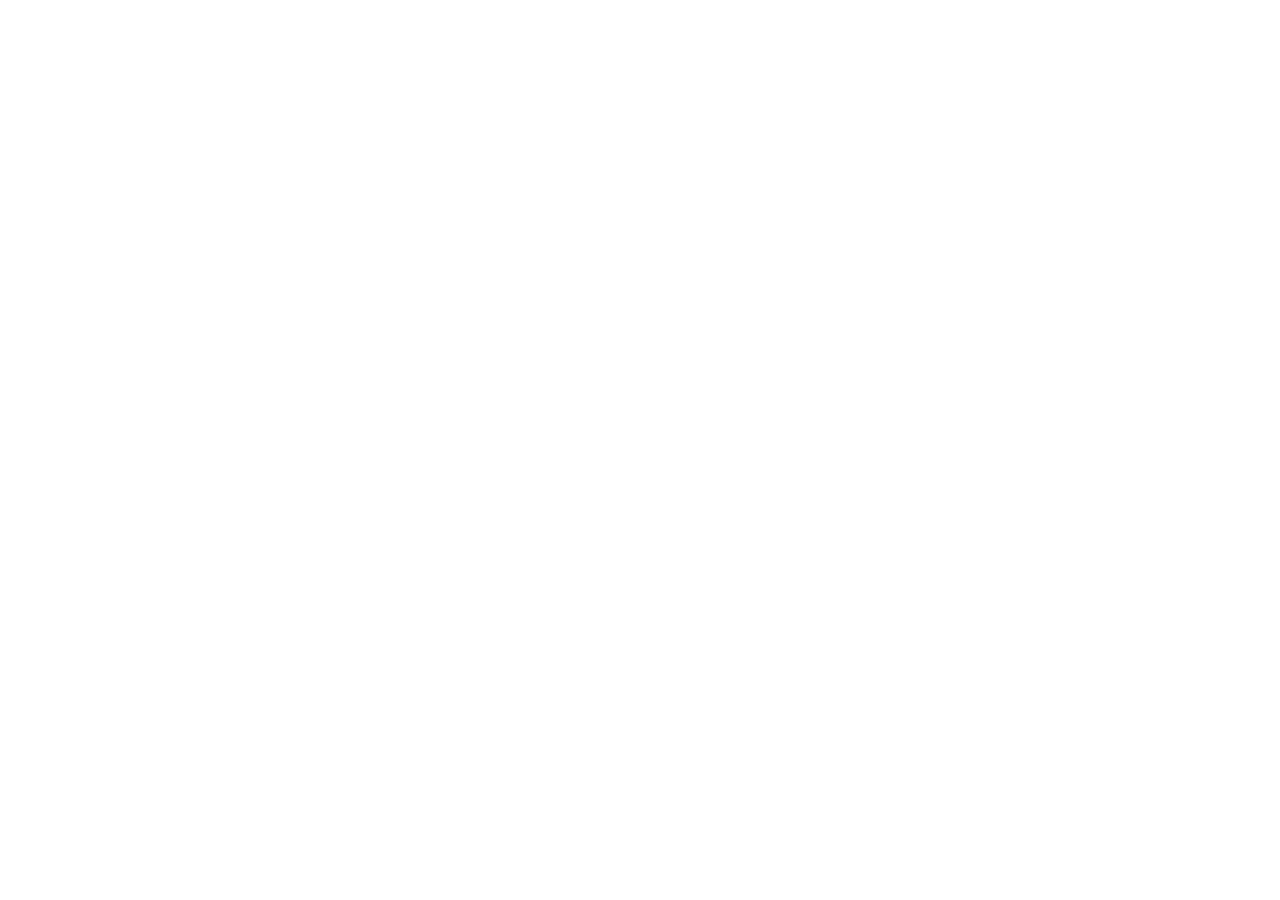
==== index.html @ d38d4054 "chore: initialize project" ====
<!doctype html>
<html lang="en">
  <head>
    <meta charset="UTF-8" />
    <meta http-equiv="X-UA-Compatible" content="IE=edge" />
    <meta name="viewport" content="width=device-width, initial-scale=1.0" />
    <link rel="icon" type="image/x-icon" href="assets/icons/favicon.ico" />
    <link rel="stylesheet" href="./style.css" />
    <script src="./slider.js" defer></script>
    <script src="./burger.js" defer></script>
    <title>
      Resource COFFEE HOUSE - CoEnjoy premium coffee at our charming cafe
    </title>
  </head>
  <body></body>
</html>
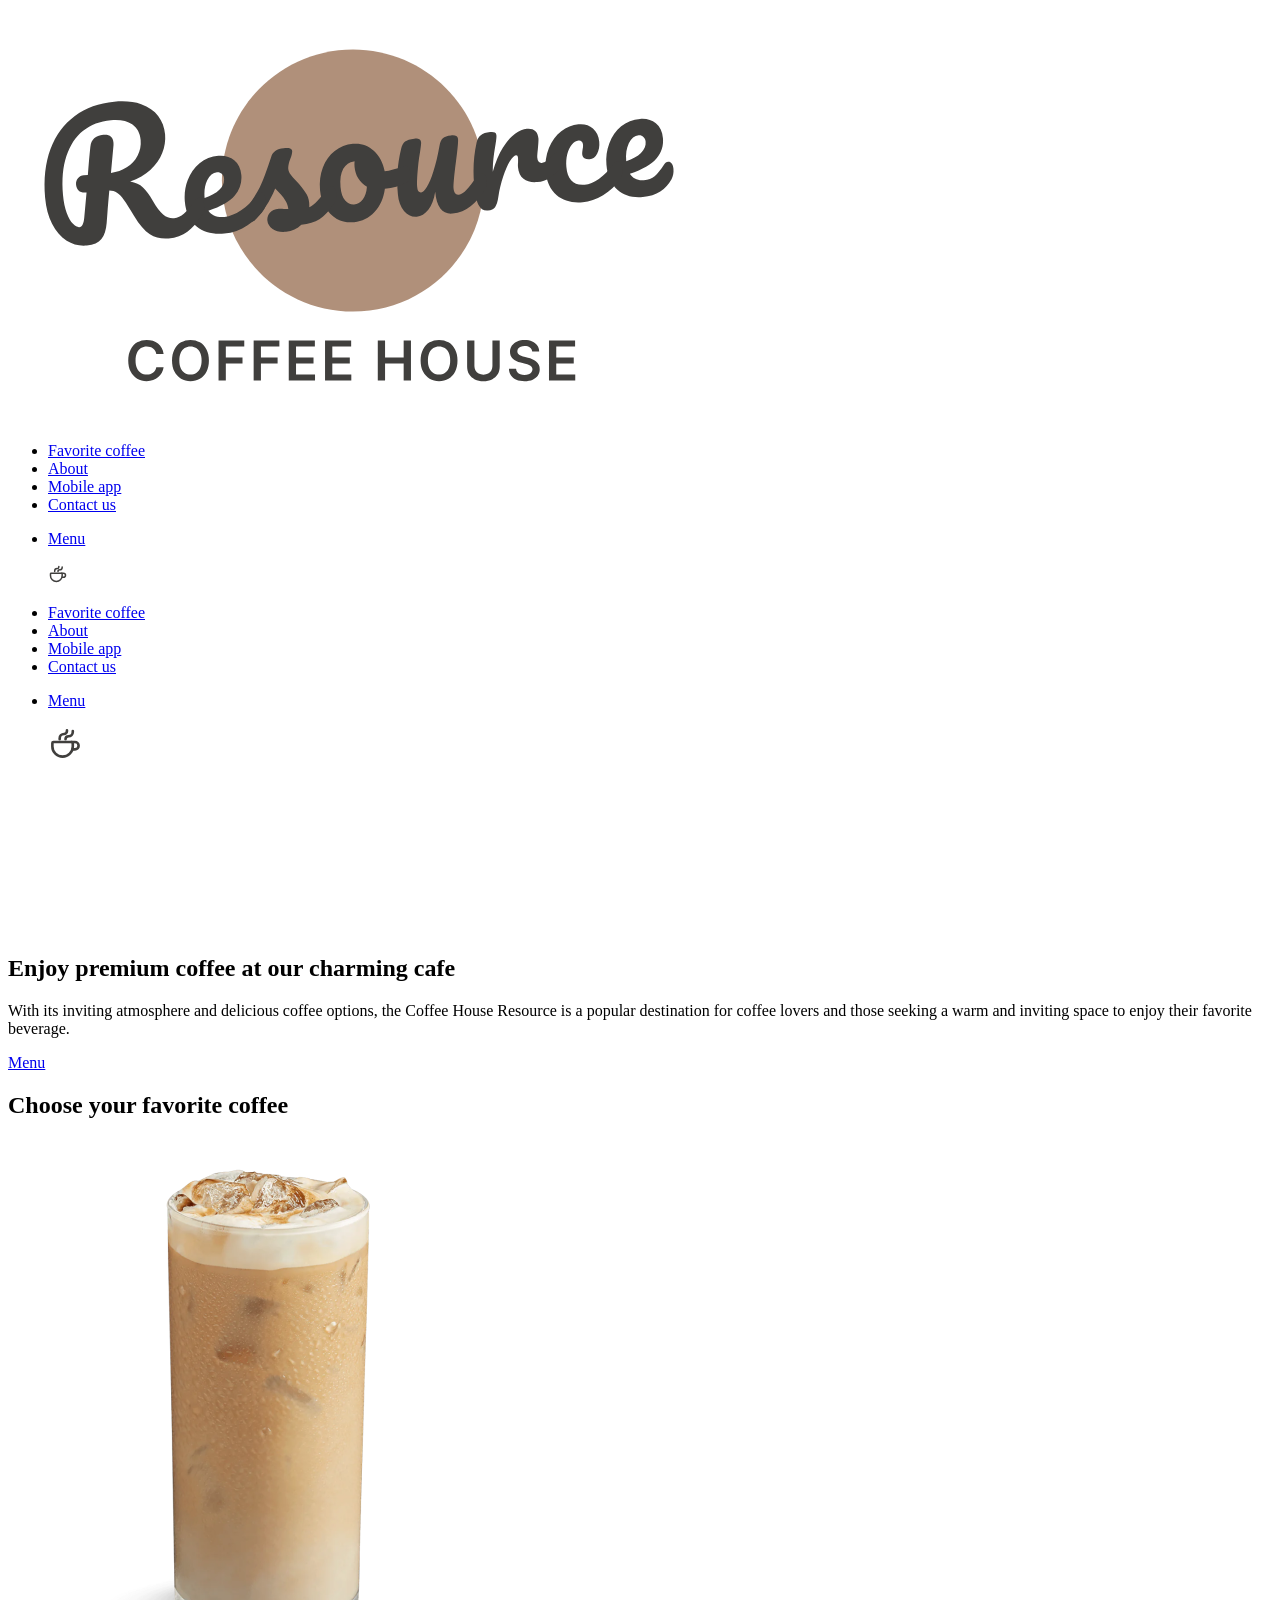
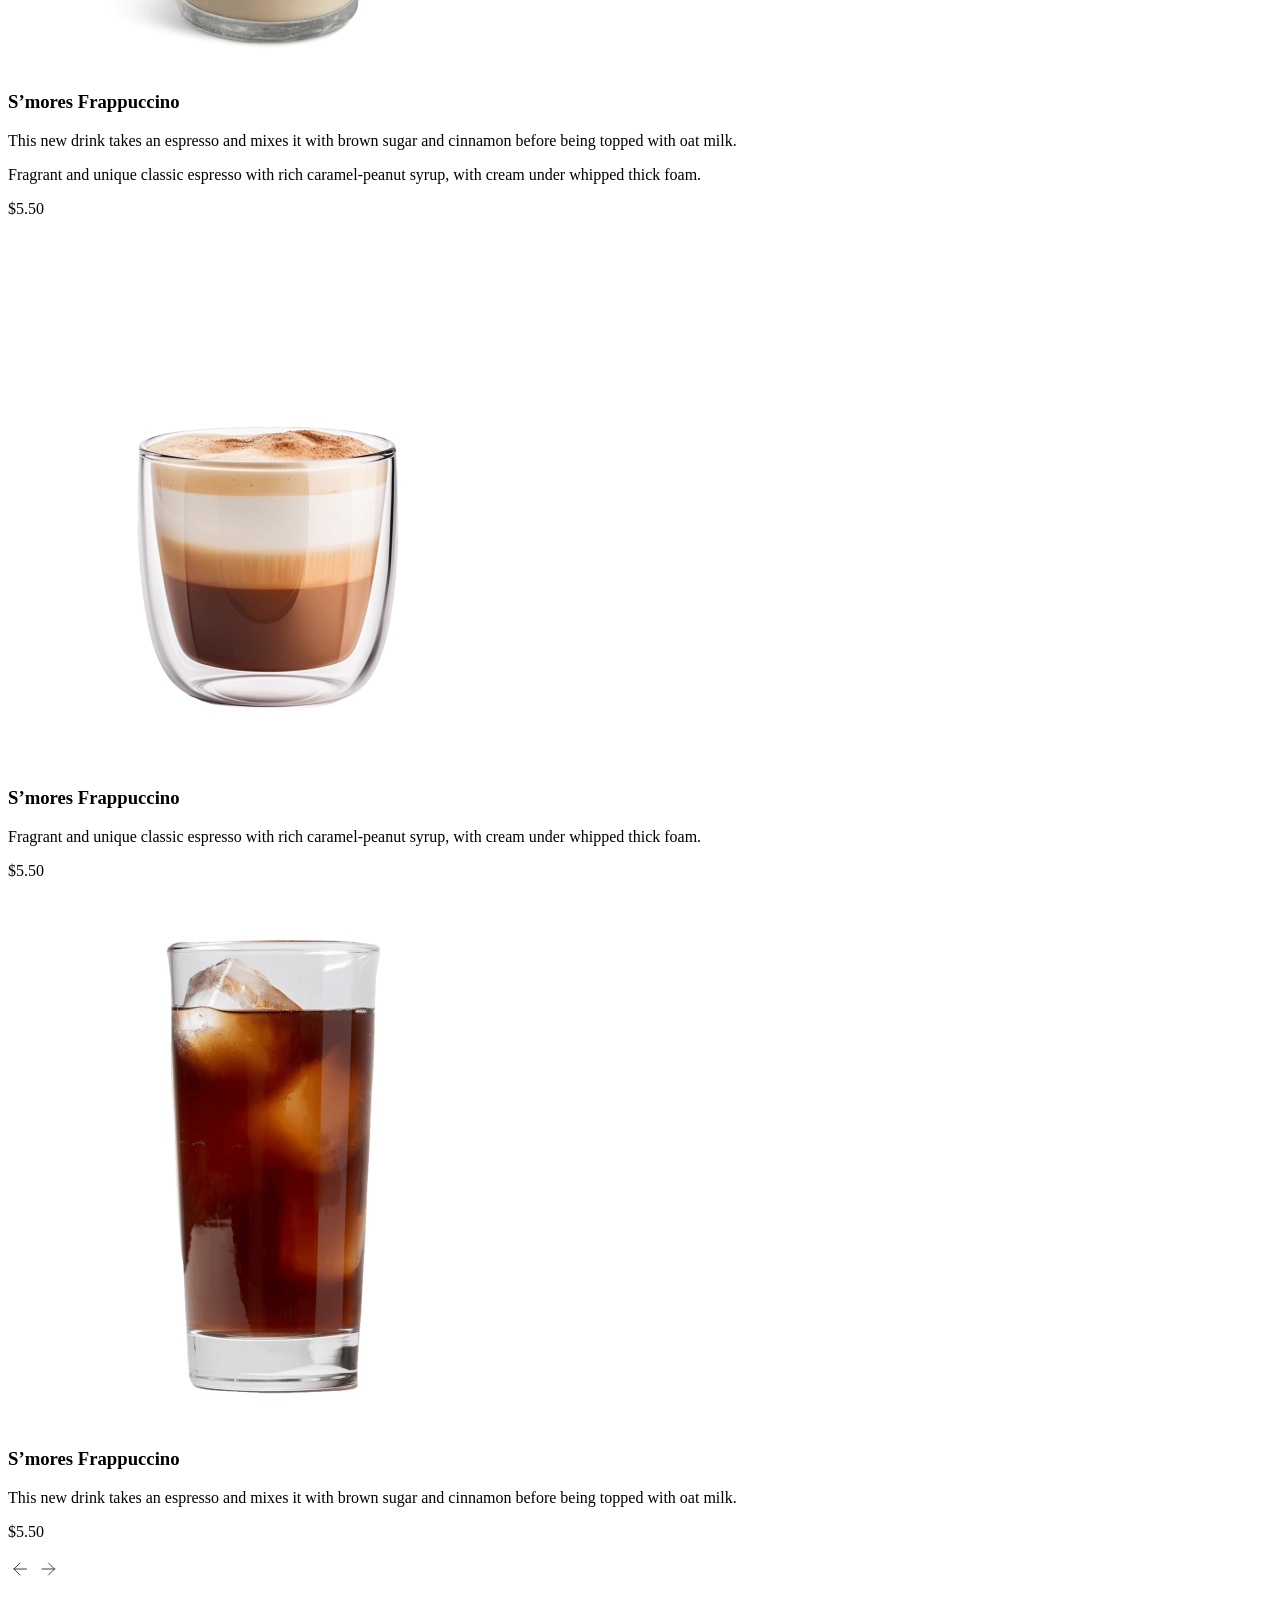
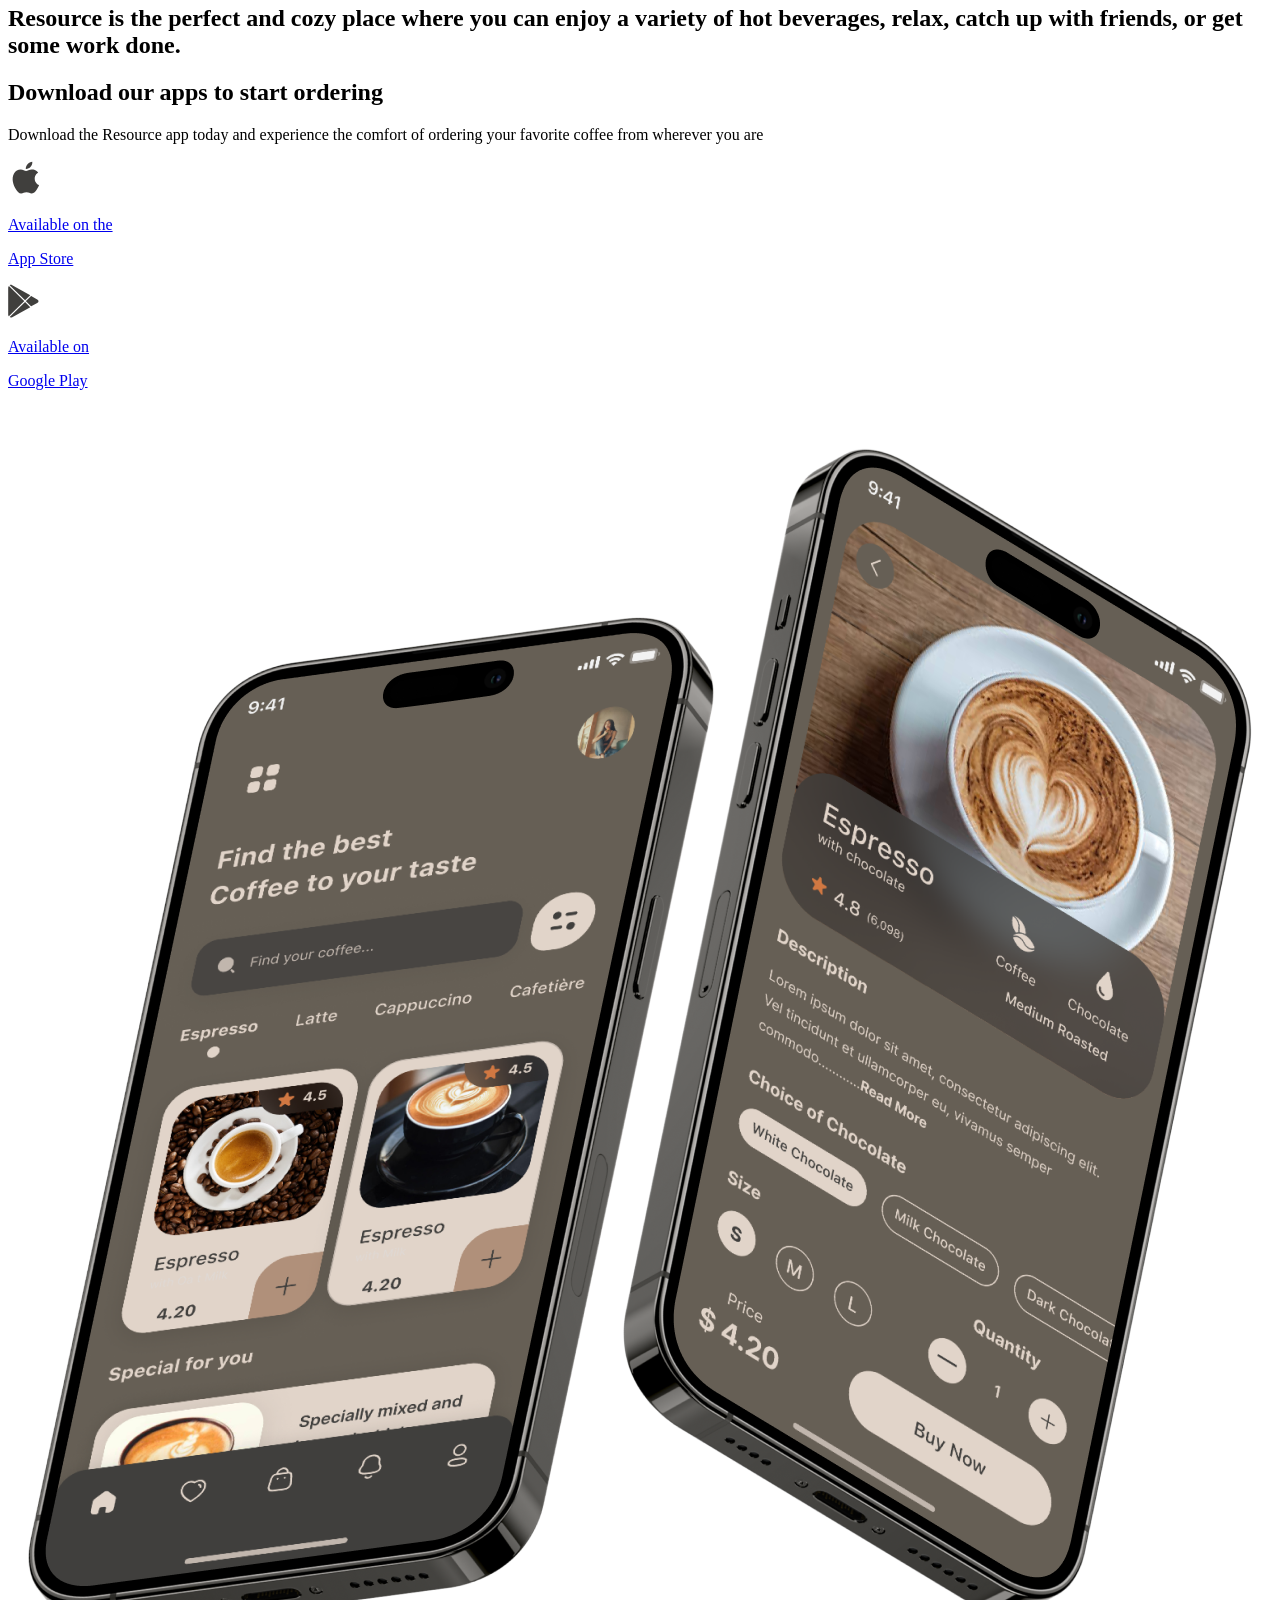
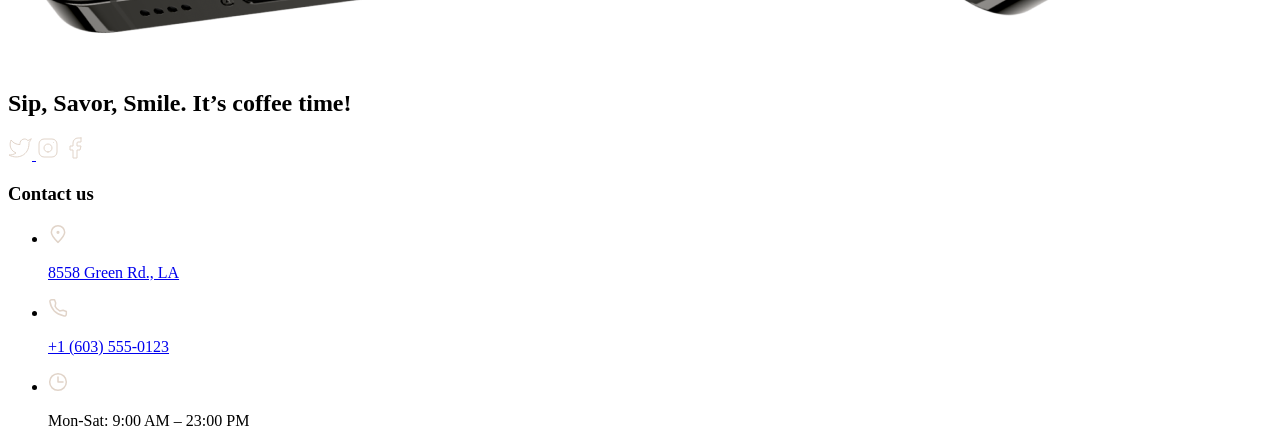
==== commit f933eff0: "feat: add basic html structure" ====
--- a/index.html
+++ b/index.html
@@ -12,5 +12,514 @@
       Resource COFFEE HOUSE - CoEnjoy premium coffee at our charming cafe
     </title>
   </head>
-  <body></body>
+  <body>
+    <div class="container">
+      <header class="header">
+        <div class="logo">
+          <img
+            src="./assets/img/logo__coffee_house.svg"
+            alt="logo coffee resourse"
+          />
+        </div>
+        <nav class="header__nav-wrapper">
+          <ul class="header__nav">
+            <li><a href="#favorite-coffee">Favorite coffee</a></li>
+            <li><a href="#about">About</a></li>
+            <li><a href="#app">Mobile app</a></li>
+            <li><a href="#constacts">Contact us</a></li>
+          </ul>
+        </nav>
+        <nav>
+          <a href="#" class="toggle-btn">
+            <span class="bar"></span>
+            <span class="bar"></span>
+          </a>
+          <ul>
+            <li class="header__menu">
+              <a class="header__menu-link" href="./menu/index.html">
+                <p>Menu</p>
+                <svg
+                  width="20"
+                  height="20"
+                  viewBox="0 0 20 20"
+                  fill="none"
+                  xmlns="http://www.w3.org/2000/svg"
+                >
+                  <path
+                    d="M14.167 9.76667V11.6667C14.167 14.8883 11.5553 17.5 8.33366 17.5C5.112 17.5 2.50033 14.8883 2.50033 11.6667V9.76667C2.50033 9.4353 2.76896 9.16667 3.10033 9.16667H13.567C13.8984 9.16667 14.167 9.4353 14.167 9.76667Z"
+                    stroke="#403F3D"
+                    stroke-width="1.5"
+                    stroke-linecap="round"
+                    stroke-linejoin="round"
+                  />
+                  <path
+                    d="M10.0003 7.50008C10.0003 6.66675 10.5956 5.83341 11.786 5.83341V5.83341C13.101 5.83341 14.167 4.76743 14.167 3.45246V2.91675"
+                    stroke="#403F3D"
+                    stroke-width="1.5"
+                    stroke-linecap="round"
+                    stroke-linejoin="round"
+                  />
+                  <path
+                    d="M6.66634 7.5V7.08333C6.66634 5.70262 7.78563 4.58333 9.16634 4.58333V4.58333C10.0868 4.58333 10.833 3.83714 10.833 2.91667V2.5"
+                    stroke="#403F3D"
+                    stroke-width="1.5"
+                    stroke-linecap="round"
+                    stroke-linejoin="round"
+                  />
+                  <path
+                    d="M13.333 9.16675H15.4163C16.5669 9.16675 17.4997 10.0995 17.4997 11.2501C17.4997 12.4007 16.5669 13.3334 15.4163 13.3334H14.1663"
+                    stroke="#403F3D"
+                    stroke-width="1.5"
+                    stroke-linecap="round"
+                    stroke-linejoin="round"
+                  />
+                </svg>
+              </a>
+            </li>
+          </ul>
+        </nav>
+        <!-- burger menu -->
+        <nav class="burger__container">
+          <div class="burger__menu">
+            <ul class="burger__menu_main">
+              <li class="burger__btn">
+                <a href="#favorite-coffee">Favorite coffee</a>
+              </li>
+              <li class="burger__btn"><a href="#about">About</a></li>
+              <li class="burger__btn"><a href="#app">Mobile app</a></li>
+              <li class="burger__btn"><a href="#constacts">Contact us</a></li>
+            </ul>
+            <ul>
+              <li class="header__menu-burger">
+                <a class="header__menu-link" href="./menu/index.html">
+                  <p>Menu</p>
+                  <svg
+                    width="35"
+                    height="35"
+                    viewBox="0 0 20 20"
+                    fill="none"
+                    xmlns="http://www.w3.org/2000/svg"
+                  >
+                    <path
+                      d="M14.167 9.76667V11.6667C14.167 14.8883 11.5553 17.5 8.33366 17.5C5.112 17.5 2.50033 14.8883 2.50033 11.6667V9.76667C2.50033 9.4353 2.76896 9.16667 3.10033 9.16667H13.567C13.8984 9.16667 14.167 9.4353 14.167 9.76667Z"
+                      stroke="#403F3D"
+                      stroke-width="1.5"
+                      stroke-linecap="round"
+                      stroke-linejoin="round"
+                    />
+                    <path
+                      d="M10.0003 7.50008C10.0003 6.66675 10.5956 5.83341 11.786 5.83341V5.83341C13.101 5.83341 14.167 4.76743 14.167 3.45246V2.91675"
+                      stroke="#403F3D"
+                      stroke-width="1.5"
+                      stroke-linecap="round"
+                      stroke-linejoin="round"
+                    />
+                    <path
+                      d="M6.66634 7.5V7.08333C6.66634 5.70262 7.78563 4.58333 9.16634 4.58333V4.58333C10.0868 4.58333 10.833 3.83714 10.833 2.91667V2.5"
+                      stroke="#403F3D"
+                      stroke-width="1.5"
+                      stroke-linecap="round"
+                      stroke-linejoin="round"
+                    />
+                    <path
+                      d="M13.333 9.16675H15.4163C16.5669 9.16675 17.4997 10.0995 17.4997 11.2501C17.4997 12.4007 16.5669 13.3334 15.4163 13.3334H14.1663"
+                      stroke="#403F3D"
+                      stroke-width="1.5"
+                      stroke-linecap="round"
+                      stroke-linejoin="round"
+                    />
+                  </svg>
+                </a>
+              </li>
+            </ul>
+          </div>
+        </nav>
+      </header>
+      <main>
+        <section class="hero">
+          <div class="video-container">
+            <video autoplay muted loop>
+              <source src="./assets/img/video.mp4" type="video/mp4" />
+            </video>
+            <div class="hero__decription">
+              <h1 class="hero__title">
+                <span class="text-accent">Enjoy</span> premium coffee at our
+                charming cafe
+              </h1>
+              <p class="hero__text">
+                With its inviting atmosphere and delicious coffee options, the
+                Coffee House Resource is a popular destination for coffee lovers
+                and those seeking a warm and inviting space to enjoy their
+                favorite beverage.
+              </p>
+              <a href="./menu/index.html" class="menu__btn"
+                ><span>Menu</span></a
+              >
+            </div>
+          </div>
+        </section>
+        <!-- favorite__coffee -->
+        <section class="favorite__coffee section-margin" id="favorite-coffee">
+          <h2 class="section__title">
+            Choose your <span class="text-accent">favorite</span> coffee
+          </h2>
+          <div class="slider__wrapper">
+            <div class="slider">
+              <div class="slide current">
+                <img
+                  class="slide__image"
+                  src="assets/img/coffee-slider-1.png"
+                  alt="S’mores Frappuccino"
+                />
+                <h3 class="slide__title">S’mores Frappuccino</h3>
+                <p class="slide__description">
+                  This new drink takes an espresso and mixes it with brown sugar
+                  and cinnamon before being topped with oat milk.
+                </p>
+                <p class="slide__description-short">
+                  Fragrant and unique classic espresso with rich caramel-peanut
+                  syrup, with cream under whipped thick foam.
+                </p>
+                <p class="slide__price">$5.50</p>
+              </div>
+              <div class="slide">
+                <img
+                  class="slide__image"
+                  src="assets/img/coffee-slider-2.png"
+                  alt="S’mores Frappuccino"
+                />
+                <h3 class="slide__title">S’mores Frappuccino</h3>
+                <p class="slide__description">
+                  Fragrant and unique classic espresso with rich caramel-peanut
+                  syrup, with cream under whipped thick foam.
+                </p>
+                <p class="slide__price">$5.50</p>
+              </div>
+              <div class="slide">
+                <img
+                  class="slide__image"
+                  src="assets/img/coffee-slider-3.png"
+                  alt="S’mores Frappuccino"
+                />
+                <h3>S’mores Frappuccino</h3>
+                <p class="slide__description">
+                  This new drink takes an espresso and mixes it with brown sugar
+                  and cinnamon before being topped with oat milk.
+                </p>
+                <p class="slide__price">$5.50</p>
+              </div>
+            </div>
+            <div class="slider__buttons">
+              <a class="slider__button goToPrev">
+                <svg
+                  width="24"
+                  height="24"
+                  viewBox="0 0 24 24"
+                  fill="none"
+                  xmlns="http://www.w3.org/2000/svg"
+                >
+                  <path
+                    class="slider__button-svg"
+                    d="M18.5 12H6M6 12L12 6M6 12L12 18"
+                    stroke="#403F3D"
+                    stroke-linecap="round"
+                    stroke-linejoin="round"
+                  />
+                </svg>
+              </a>
+              <a class="slider__button goToNext">
+                <svg
+                  width="24"
+                  height="24"
+                  viewBox="0 0 24 24"
+                  fill="none"
+                  xmlns="http://www.w3.org/2000/svg"
+                >
+                  <path
+                    class="slider__button-svg"
+                    d="M6 12H18.5M18.5 12L12.5 6M18.5 12L12.5 18"
+                    stroke="#403F3D"
+                    stroke-linecap="round"
+                    stroke-linejoin="round"
+                  />
+                </svg>
+              </a>
+            </div>
+            <div class="slider__controls">
+              <div class="slider__controls--dash active"></div>
+              <div class="slider__controls--dash"></div>
+              <div class="slider__controls--dash"></div>
+            </div>
+          </div>
+        </section>
+        <!-- about -->
+        <section id="about" class="about">
+          <h2 class="about__title">
+            Resource is
+            <span class="about__title-accent">the perfect and cozy place</span>
+            where you can enjoy a variety of hot beverages, relax, catch up with
+            friends, or get some work done.
+          </h2>
+          <div class="about__gallery">
+            <div class="about__img-container" id="about__gallery-1-c">
+              <div class="about__gallery-img" id="about__gallery-1"></div>
+            </div>
+            <div class="about__img-container" id="about__gallery-2-c">
+              <div class="about__gallery-img" id="about__gallery-2"></div>
+            </div>
+            <div class="about__img-container" id="about__gallery-3-c">
+              <div class="about__gallery-img" id="about__gallery-3"></div>
+            </div>
+            <div class="about__img-container" id="about__gallery-4-c">
+              <div class="about__gallery-img" id="about__gallery-4"></div>
+            </div>
+          </div>
+        </section>
+        <!-- app -->
+        <section id="app" class="app section-margin">
+          <div class="app__wrapper">
+            <div class="app__description">
+              <h2 class="section__title">
+                <span class="text-accent">Download</span> our apps to start
+                ordering
+              </h2>
+              <p class="p40">
+                Download the Resource app today and experience the comfort of
+                ordering your favorite coffee from wherever you are
+              </p>
+              <div class="download__btns">
+                <a href="https://www.apple.com/ca/app-store/" class="download">
+                  <svg
+                    width="36"
+                    height="36"
+                    viewBox="0 0 36 36"
+                    fill="none"
+                    xmlns="http://www.w3.org/2000/svg"
+                  >
+                    <path
+                      class="download-icon"
+                      d="M26.7073 18.6307C26.6704 14.6324 30.065 12.6872 30.2203 12.5966C28.2977 9.86366 25.3178 9.49026 24.2707 9.46048C21.7679 9.20369 19.3403 10.9206 18.0654 10.9206C16.765 10.9206 14.8017 9.48529 12.6858 9.52747C9.96293 9.56841 7.41566 11.1055 6.0186 13.4923C3.13542 18.359 5.28572 25.5108 8.04802 29.4446C9.42981 31.3712 11.0444 33.5223 13.1578 33.4466C15.2254 33.3635 15.9978 32.1614 18.4929 32.1614C20.9651 32.1614 21.6903 33.4466 23.8457 33.3983C26.0647 33.3635 27.4618 31.463 28.7952 29.519C30.392 27.3108 31.0333 25.1362 31.0588 25.0245C31.0066 25.0071 26.7493 23.4229 26.7073 18.6307Z"
+                      fill="#403F3D"
+                    />
+                    <path
+                      class="download-icon"
+                      d="M22.6357 6.87268C23.7477 5.51675 24.5086 3.67205 24.2974 1.80005C22.6879 1.86952 20.675 2.88554 19.5159 4.21169C18.4903 5.38029 17.5742 7.29571 17.8109 9.097C19.6189 9.2285 21.4753 8.20752 22.6357 6.87268Z"
+                      fill="#403F3D"
+                    />
+                  </svg>
+                  <div class="download__text">
+                    <p>Available on the</p>
+                    <p>App Store</p>
+                  </div>
+                </a>
+                <a
+                  href="https://www.play.google.com/app-store/"
+                  class="download"
+                >
+                  <svg
+                    width="31"
+                    height="34"
+                    viewBox="0 0 31 34"
+                    fill="none"
+                    xmlns="http://www.w3.org/2000/svg"
+                  >
+                    <path
+                      class="download-icon"
+                      d="M0.755796 2.20297C0.393349 2.57289 0.183594 3.14884 0.183594 3.89471V30.4994C0.183594 31.2453 0.393349 31.8212 0.755796 32.1911L0.845252 32.2723L16.1359 17.37V17.0181L0.845252 2.11575L0.755796 2.20297Z"
+                      fill="#403F3D"
+                    />
+                    <path
+                      class="download-icon"
+                      d="M23.0776 22.34L17.9863 17.37V17.0181L23.0837 12.0482L23.1979 12.1128L29.2345 15.4617C30.9573 16.4121 30.9573 17.976 29.2345 18.9324L23.1979 22.2753L23.0776 22.34Z"
+                      fill="#403F3D"
+                    />
+                    <path
+                      class="download-icon"
+                      d="M22.2733 23.2007L17.0617 18.1195L1.68164 33.1166C2.25384 33.7031 3.18695 33.7737 4.24807 33.1873L22.2733 23.2007Z"
+                      fill="#403F3D"
+                    />
+                    <path
+                      class="download-icon"
+                      d="M22.2733 11.1876L4.24807 1.20103C3.18695 0.620579 2.25384 0.691254 1.68164 1.27772L17.0617 16.2688L22.2733 11.1876Z"
+                      fill="#403F3D"
+                    />
+                  </svg>
+                  <div class="download__text">
+                    <p>Available on</p>
+                    <p>Google Play</p>
+                  </div>
+                </a>
+              </div>
+            </div>
+            <div class="app__img">
+              <img src="./assets/img/mobile-screens.png" alt="mobile-screens" />
+            </div>
+          </div>
+        </section>
+      </main>
+      <footer id="constacts">
+        <div class="footer__wrapper">
+          <div class="footer__description">
+            <h2 class="footer__description-title">
+              Sip, Savor, Smile.
+              <span class="text-accent">It’s coffee time!</span>
+            </h2>
+            <div class="socials">
+              <a class="social__icon" href="https://www.twitter.com">
+                <svg
+                  xmlns="http://www.w3.org/2000/svg"
+                  width="24"
+                  height="24"
+                  viewBox="0 0 24 24"
+                  fill="none"
+                >
+                  <path
+                    class="social__icon-svg"
+                    d="M23 3.01006C23 3.01006 20.9821 4.20217 19.86 4.54006C19.2577 3.84757 18.4573 3.35675 17.567 3.13398C16.6767 2.91122 15.7395 2.96725 14.8821 3.29451C14.0247 3.62177 13.2884 4.20446 12.773 4.96377C12.2575 5.72309 11.9877 6.62239 12 7.54006V8.54006C10.2426 8.58562 8.50127 8.19587 6.93101 7.4055C5.36074 6.61513 4.01032 5.44869 3 4.01006C3 4.01006 -1 13.0101 8 17.0101C5.94053 18.408 3.48716 19.109 1 19.0101C10 24.0101 21 19.0101 21 7.51006C20.9991 7.23151 20.9723 6.95365 20.92 6.68006C21.9406 5.67355 23 3.01006 23 3.01006Z"
+                    stroke="#E1D4C9"
+                    stroke-linecap="round"
+                    stroke-linejoin="round"
+                  />
+                </svg>
+              </a>
+              <a class="social__icon">
+                <svg
+                  xmlns="http://www.w3.org/2000/svg"
+                  width="24"
+                  height="24"
+                  viewBox="0 0 24 24"
+                  fill="none"
+                >
+                  <path
+                    class="social__icon-svg"
+                    d="M12 16C14.2091 16 16 14.2091 16 12C16 9.79086 14.2091 8 12 8C9.79086 8 8 9.79086 8 12C8 14.2091 9.79086 16 12 16Z"
+                    stroke="#E1D4C9"
+                    stroke-linecap="round"
+                    stroke-linejoin="round"
+                  />
+                  <path
+                    class="social__icon-svg"
+                    d="M3 16V8C3 5.23858 5.23858 3 8 3H16C18.7614 3 21 5.23858 21 8V16C21 18.7614 18.7614 21 16 21H8C5.23858 21 3 18.7614 3 16Z"
+                    stroke="#E1D4C9"
+                  />
+                  <path
+                    class="social__icon-svg"
+                    d="M17.5 6.51L17.51 6.49889"
+                    stroke="#E1D4C9"
+                    stroke-linecap="round"
+                    stroke-linejoin="round"
+                  />
+                </svg>
+              </a>
+              <a href="https://www.facebook.com" class="social__icon">
+                <svg
+                  xmlns="http://www.w3.org/2000/svg"
+                  width="24"
+                  height="24"
+                  viewBox="0 0 24 24"
+                  fill="none"
+                >
+                  <path
+                    class="social__icon-svg"
+                    d="M17 2H14C12.6739 2 11.4021 2.52678 10.4645 3.46447C9.52678 4.40215 9 5.67392 9 7V10H6V14H9V22H13V14H16L17 10H13V7C13 6.73478 13.1054 6.48043 13.2929 6.29289C13.4804 6.10536 13.7348 6 14 6H17V2Z"
+                    stroke="#E1D4C9"
+                    stroke-linecap="round"
+                    stroke-linejoin="round"
+                  />
+                </svg>
+              </a>
+            </div>
+          </div>
+          <div class="footer__contacts">
+            <h3>Contact us</h3>
+            <ul class="footer__contacts-list">
+              <li class="footer__contacts-full">
+                <a
+                  target="_blank"
+                  href="https://www.google.com/maps/place/Green+Ave,+Los+Angeles,+CA+90017,+USA/@34.0510876,-118.2740716,17z/data=!3m1!4b1!4m6!3m5!1s0x80c2c7a34c447f8b:0xe3b7208a65a0b1e2!8m2!3d34.0510876!4d-118.2714967!16s%2Fg%2F1tj1sbyf?entry=ttu"
+                >
+                  <svg
+                    xmlns="http://www.w3.org/2000/svg"
+                    width="20"
+                    height="20"
+                    viewBox="0 0 20 20"
+                    fill="none"
+                  >
+                    <path
+                      d="M16.6663 8.33329C16.6663 12.0152 9.99967 18.3333 9.99967 18.3333C9.99967 18.3333 3.33301 12.0152 3.33301 8.33329C3.33301 4.65139 6.31778 1.66663 9.99967 1.66663C13.6816 1.66663 16.6663 4.65139 16.6663 8.33329Z"
+                      stroke="#E1D4C9"
+                      stroke-width="1.5"
+                    />
+                    <path
+                      d="M10.0003 9.16667C10.4606 9.16667 10.8337 8.79357 10.8337 8.33333C10.8337 7.8731 10.4606 7.5 10.0003 7.5C9.54009 7.5 9.16699 7.8731 9.16699 8.33333C9.16699 8.79357 9.54009 9.16667 10.0003 9.16667Z"
+                      fill="#E1D4C9"
+                      stroke="#E1D4C9"
+                      stroke-width="1.5"
+                      stroke-linecap="round"
+                      stroke-linejoin="round"
+                    />
+                  </svg>
+                  <p>8558 Green Rd., LA</p>
+                </a>
+              </li>
+              <li class="footer__contacts-full">
+                <a href="tel:+1603555-0123">
+                  <svg
+                    xmlns="http://www.w3.org/2000/svg"
+                    width="20"
+                    height="20"
+                    viewBox="0 0 20 20"
+                    fill="none"
+                  >
+                    <path
+                      d="M15.0984 12.2516L11.6665 12.9166C9.34845 11.7531 7.91654 10.4166 7.08321 8.33329L7.72483 4.89154L6.51197 1.66663L3.72946 1.66663C2.60191 1.66663 1.71466 2.59958 1.90108 3.71161C2.29888 6.08454 3.37231 10.0391 6.24987 12.9166C9.27338 15.9401 13.5661 17.3318 16.1378 17.9288C17.299 18.1983 18.3332 17.2908 18.3332 16.0988L18.3332 13.4843L15.0984 12.2516Z"
+                      stroke="#E1D4C9"
+                      stroke-width="1.5"
+                      stroke-linecap="round"
+                      stroke-linejoin="round"
+                    />
+                  </svg>
+                  <p>+1 (603) 555-0123</p>
+                </a>
+              </li>
+              <li>
+                <div>
+                  <svg
+                    xmlns="http://www.w3.org/2000/svg"
+                    width="20"
+                    height="20"
+                    viewBox="0 0 20 20"
+                    fill="none"
+                  >
+                    <g clip-path="url(#clip0_217_1736)">
+                      <path
+                        d="M10 5L10 10L15 10"
+                        stroke="#E1D4C9"
+                        stroke-width="1.5"
+                        stroke-linecap="round"
+                        stroke-linejoin="round"
+                      />
+                      <path
+                        d="M10.0003 18.3333C14.6027 18.3333 18.3337 14.6023 18.3337 9.99996C18.3337 5.39759 14.6027 1.66663 10.0003 1.66663C5.39795 1.66663 1.66699 5.39759 1.66699 9.99996C1.66699 14.6023 5.39795 18.3333 10.0003 18.3333Z"
+                        stroke="#E1D4C9"
+                        stroke-width="1.5"
+                        stroke-linecap="round"
+                        stroke-linejoin="round"
+                      />
+                    </g>
+                    <defs>
+                      <clipPath id="clip0_217_1736">
+                        <rect width="20" height="20" fill="white" />
+                      </clipPath>
+                    </defs>
+                  </svg>
+                  <p>Mon-Sat: 9:00 AM – 23:00 PM</p>
+                </div>
+              </li>
+            </ul>
+          </div>
+        </div>
+      </footer>
+    </div>
+  </body>
 </html>
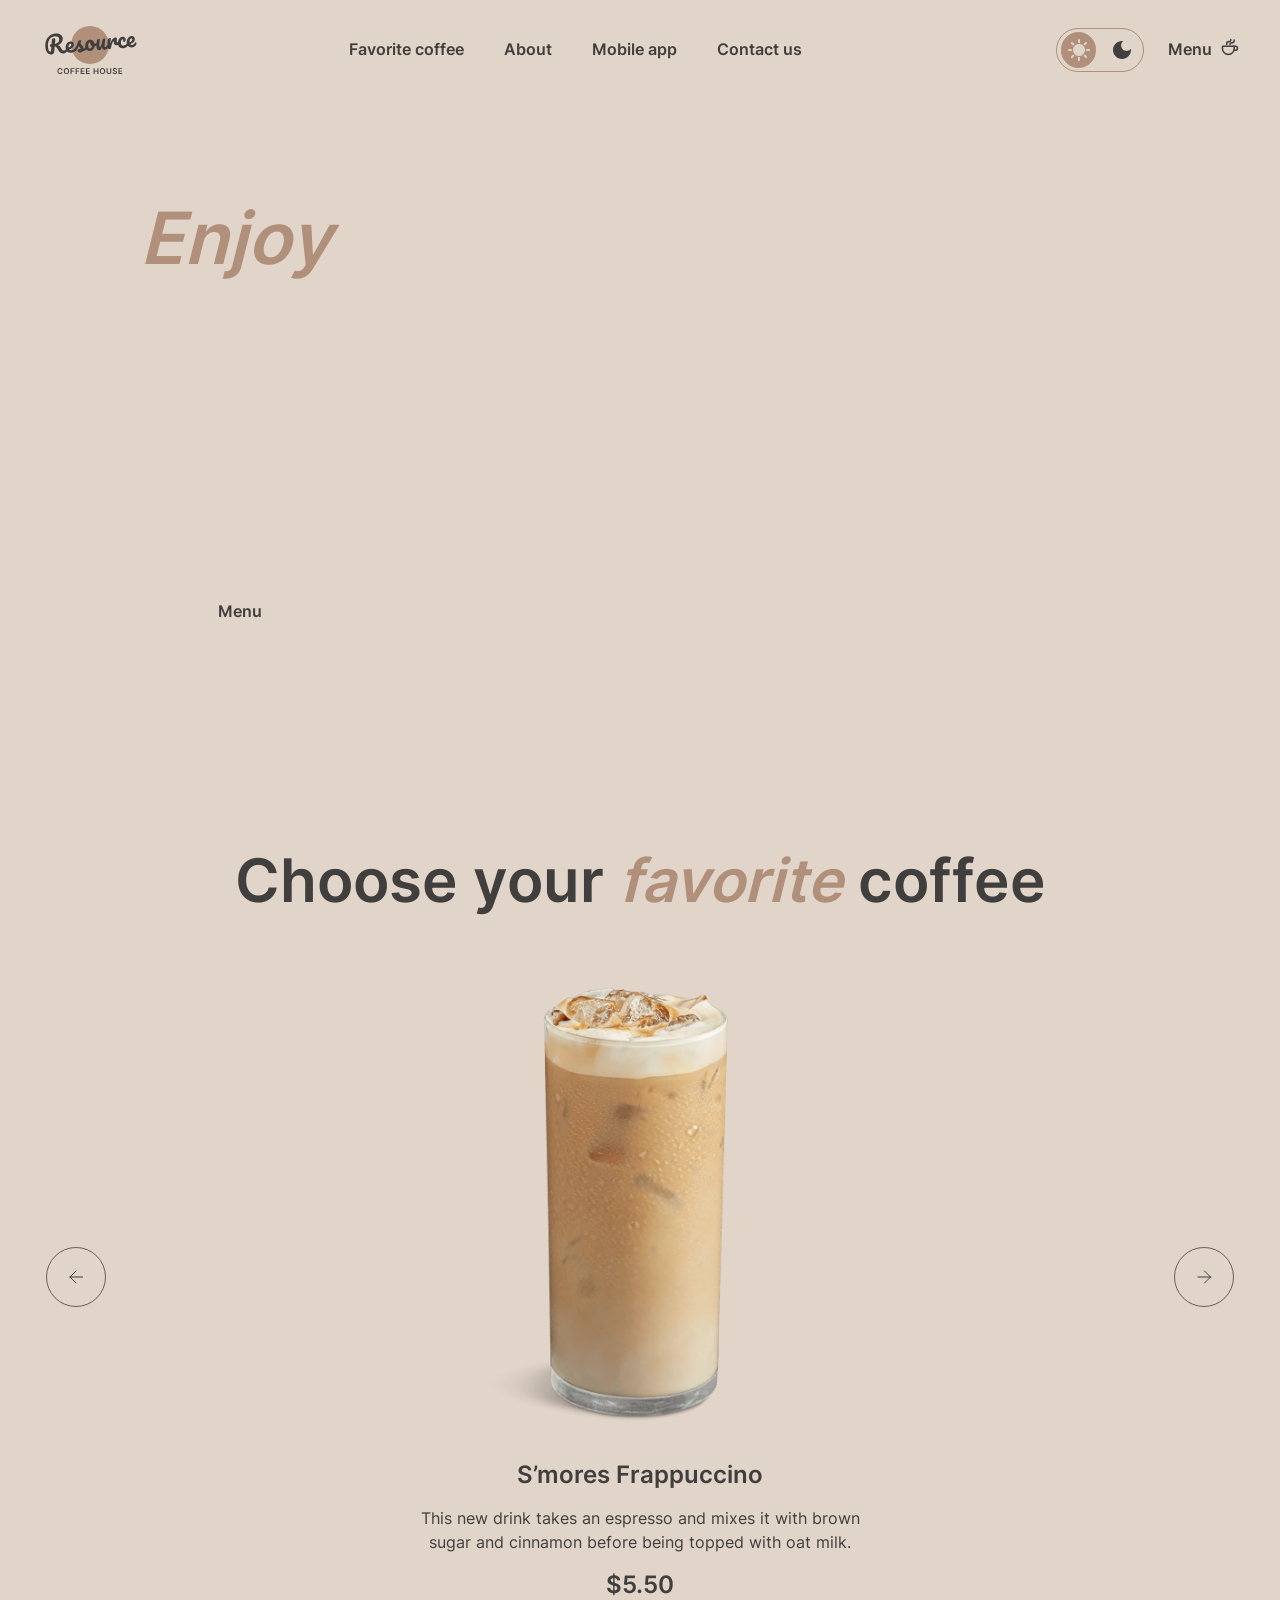
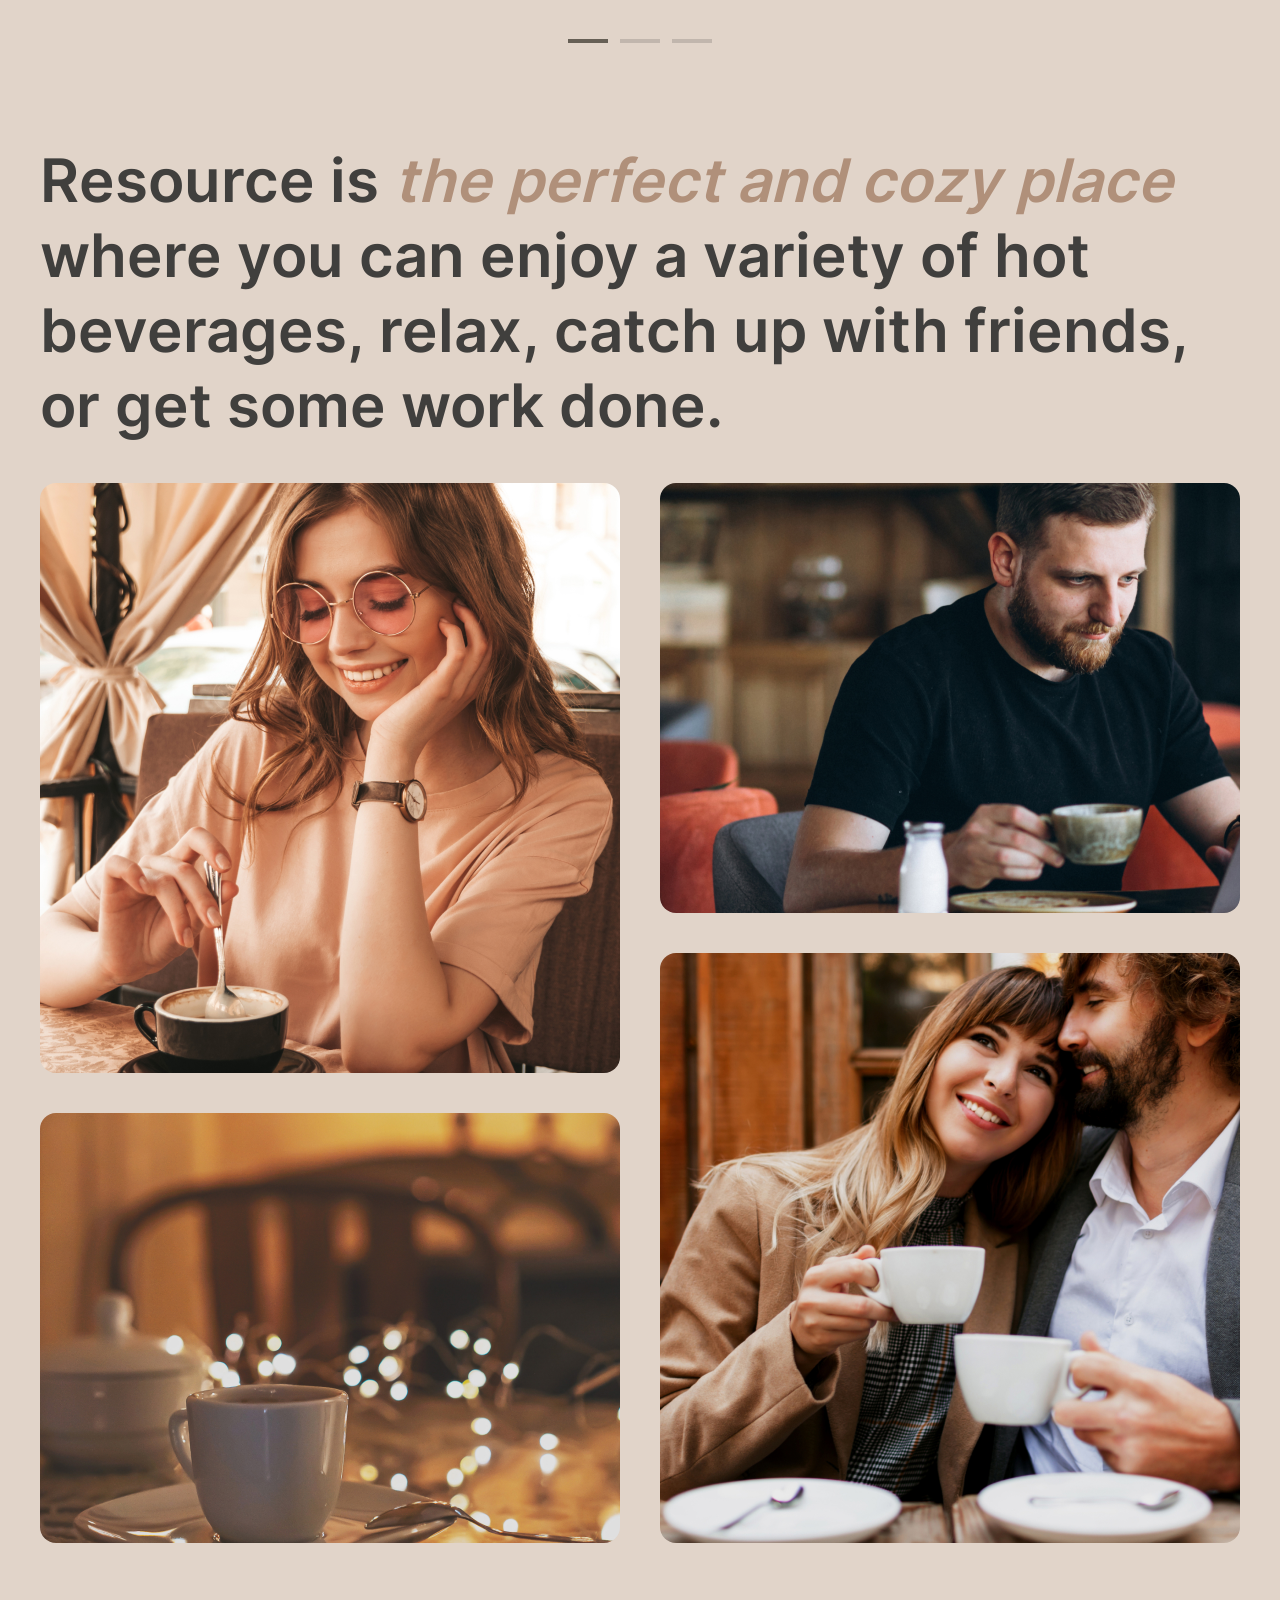
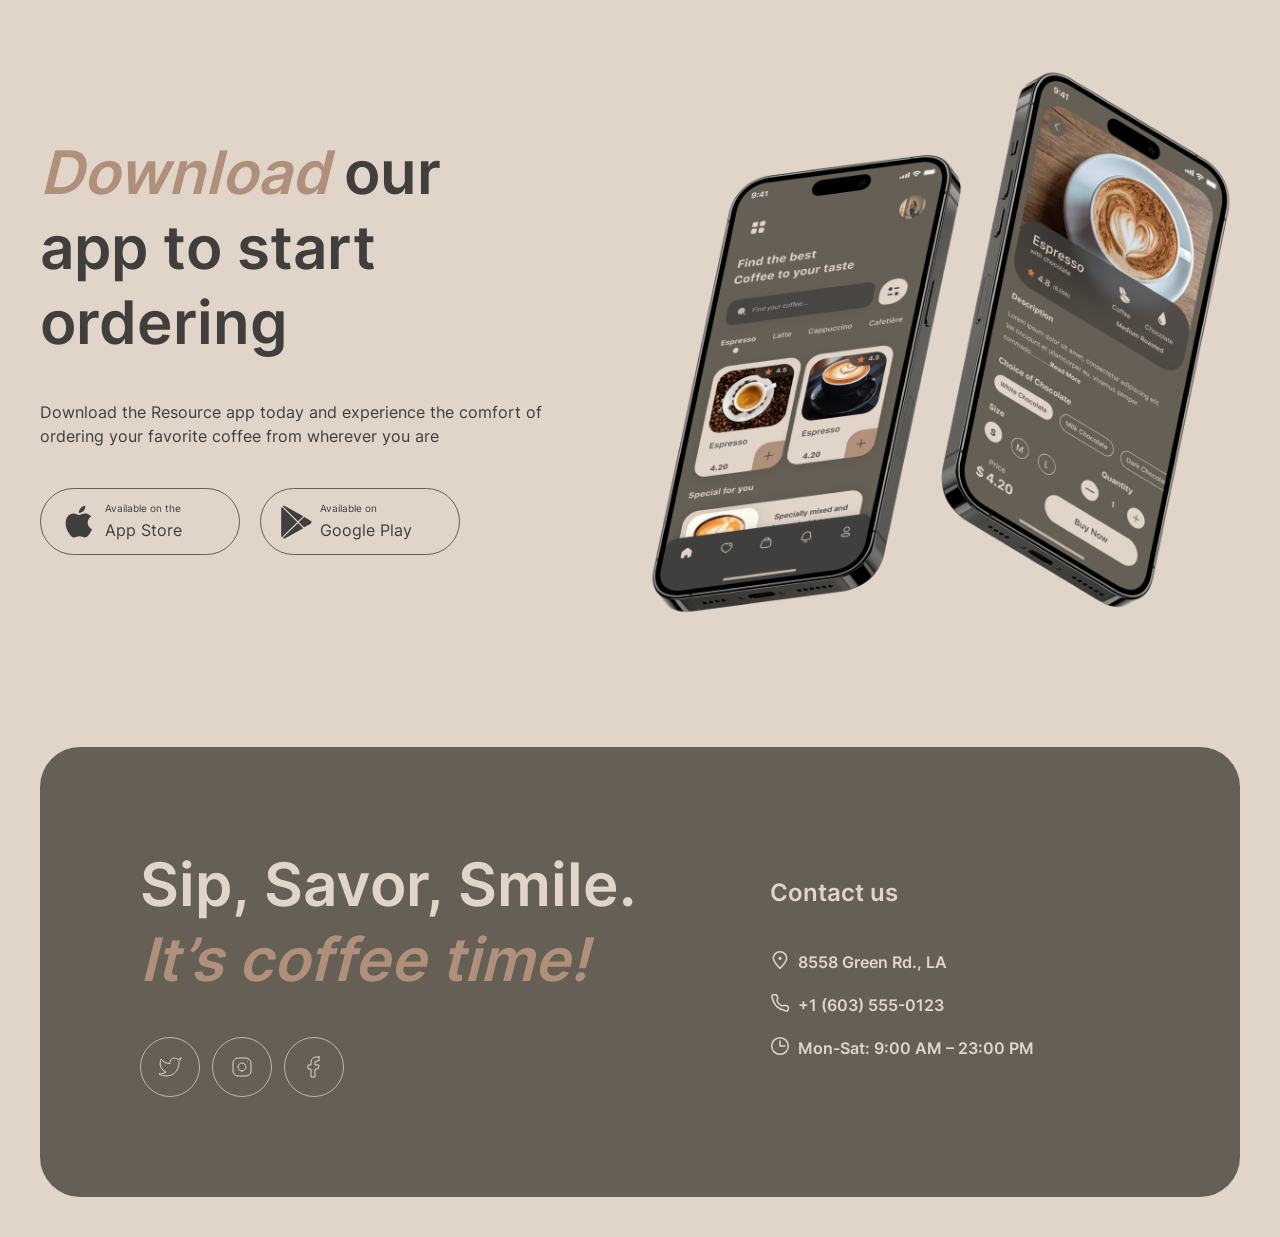
==== commit bad87881: "feat: add styles and change theme icons" ====
--- a/index.html
+++ b/index.html
@@ -29,7 +29,46 @@
             <li><a href="#constacts">Contact us</a></li>
           </ul>
         </nav>
-        <nav>
+        <nav class="header__nav-actions">
+          <div class="theme-toggle">
+            <button
+              class="theme-btn theme-btn--light"
+              type="button"
+              aria-label="Светлая тема"
+            >
+              <svg
+                width="22"
+                height="22"
+                viewBox="0 0 22 22"
+                fill="#B0907A"
+                xmlns="http://www.w3.org/2000/svg"
+              >
+                <path
+                  d="M10 3V1C10 0.45 10.45 0 11 0C11.55 0 12 0.45 12 1V3C12 3.55 11.55 4 11 4C10.45 4 10 3.55 10 3ZM17.36 6.05L18.77 4.63C19.16 4.24 19.16 3.61 18.77 3.22C18.38 2.83 17.75 2.83 17.36 3.22L15.95 4.64C15.56 5.03 15.56 5.66 15.95 6.05C16.34 6.44 16.97 6.44 17.36 6.05ZM21 10H19C18.45 10 18 10.45 18 11C18 11.55 18.45 12 19 12H21C21.55 12 22 11.55 22 11C22 10.45 21.55 10 21 10ZM11 18C10.45 18 10 18.45 10 19V21C10 21.55 10.45 22 11 22C11.55 22 12 21.55 12 21V19C12 18.45 11.55 18 11 18ZM4.64 6.05L3.22 4.64C2.83 4.25 2.83 3.61 3.22 3.23C3.61 2.85 4.25 2.84 4.63 3.23L6.04 4.64C6.43 5.03 6.43 5.67 6.04 6.05C5.65 6.43 5.02 6.44 4.64 6.05ZM15.95 15.95C15.56 16.34 15.56 16.98 15.95 17.36L17.36 18.77C17.75 19.16 18.39 19.16 18.77 18.77C19.16 18.38 19.16 17.74 18.77 17.36L17.36 15.95C16.98 15.56 16.34 15.56 15.95 15.95ZM1 12H3C3.55 12 4 11.55 4 11C4 10.45 3.55 10 3 10H1C0.45 10 0 10.45 0 11C0 11.55 0.45 12 1 12ZM4.64 18.78L6.05 17.37C6.44 16.98 6.44 16.34 6.05 15.96C5.66 15.58 5.02 15.57 4.64 15.96L3.23 17.37C2.84 17.76 2.84 18.4 3.23 18.78C3.61 19.17 4.25 19.17 4.64 18.78ZM11 5C7.69 5 5 7.69 5 11C5 14.31 7.69 17 11 17C14.31 17 17 14.31 17 11C17 7.69 14.31 5 11 5Z"
+                  fill="#E1D4C9"
+                />
+              </svg>
+            </button>
+
+            <button
+              class="theme-btn theme-btn--dark"
+              type="button"
+              aria-label="Тёмная тема"
+            >
+              <svg
+                width="18"
+                height="18"
+                viewBox="0 0 18 18"
+                fill="none"
+                xmlns="http://www.w3.org/2000/svg"
+              >
+                <path
+                  d="M9 0C4.03 0 0 4.03 0 9C0 13.97 4.03 18 9 18C13.97 18 18 13.97 18 9C18 8.54 17.96 8.08 17.9 7.64C16.92 9.01 15.32 9.9 13.5 9.9C10.52 9.9 8.1 7.48 8.1 4.5C8.1 2.69 8.99 1.08 10.36 0.0999999C9.92 0.0399999 9.46 0 9 0Z"
+                  fill="#403F3D"
+                />
+              </svg>
+            </button>
+          </div>
           <a href="#" class="toggle-btn">
             <span class="bar"></span>
             <span class="bar"></span>
@@ -280,10 +319,10 @@
           <div class="app__wrapper">
             <div class="app__description">
               <h2 class="section__title">
-                <span class="text-accent">Download</span> our apps to start
+                <span class="text-accent">Download</span> our app to start
                 ordering
               </h2>
-              <p class="p40">
+              <p class="p40" style="width: 102%">
                 Download the Resource app today and experience the comfort of
                 ordering your favorite coffee from wherever you are
               </p>
--- a/style.css
+++ b/style.css
@@ -0,0 +1,1443 @@
+:root {
+  /* colors */
+  --text-dark: #403f3d;
+  --text-light: #e1d4c9;
+  --text-accent: #b0907a;
+  --background-body: #e1d4c9;
+  --background-container: #665f55;
+  --background-ovelay: #403f3d;
+  --border-light: #c1b6ad;
+  --border-dark: #665f55;
+  /* font-sizes */
+  --fs-900: 4.5rem;
+  --fs-800: 3.75rem;
+  --fs-700: 2rem;
+  --fs-600: 1.5rem;
+  --fs-500: 1.2rem;
+  --fs-400: 1rem;
+  --fs-300: 0.625rem;
+}
+body.dark-theme {
+  --text-dark: #e1d4c9;
+  --text-light: #403f3d;
+  --background-body: #403f3d;
+  --background-container: #665f55;
+  --text-accent: #b0907a;
+  --border-light: #665f55;
+  --border-dark: #c1b6ad;
+}
+@media (max-width: 500px) {
+  :root {
+    /* font-sizes */
+    --fs-900: 2.625rem;
+    --fs-800: 2rem;
+  }
+}
+
+* {
+  box-sizing: border-box;
+  padding: 0;
+  margin: 0;
+  scroll-behavior: smooth;
+}
+
+*,
+html {
+  scroll-behavior: smooth !important;
+}
+/* typography */
+@font-face {
+  font-family: "Inter";
+  font-display: swap;
+  src: url(assets/fonts/Inter-Regular.ttf) format("truetype");
+  font-weight: 400;
+  font-style: normal;
+}
+
+@font-face {
+  font-family: "Inter";
+  font-display: swap;
+  src: url(assets/fonts/Inter-Medium.ttf) format("truetype");
+  font-weight: 500;
+  font-style: normal;
+}
+@font-face {
+  font-family: "Inter";
+  font-display: swap;
+  src: url(assets/fonts/Inter-SemiBold.ttf) format("truetype");
+  font-weight: 600;
+  font-style: normal;
+}
+
+a {
+  text-decoration: none;
+  cursor: pointer;
+  color: inherit;
+}
+/* unvisited link */
+a:link {
+  text-decoration: none;
+}
+
+/* visited link */
+a:visited {
+  text-decoration: none;
+}
+
+/* mouse over link */
+a:hover {
+  text-decoration: none;
+}
+
+/* selected link */
+a:active {
+  text-decoration: none;
+}
+
+.lock-scroll {
+  overflow: hidden;
+}
+.notransition {
+  -webkit-transition: none !important;
+  -moz-transition: none !important;
+  -o-transition: none !important;
+  transition: none !important;
+}
+li {
+  list-style: none;
+}
+
+img {
+  max-width: 100%;
+  height: auto;
+  background-repeat: no-repeat;
+  background-size: cover;
+}
+
+.container {
+  max-width: 1440px;
+  padding: 0 40px;
+
+  /* margin: 0 auto; */
+  margin-inline: auto;
+}
+
+@media (max-width: 500px) {
+  .container {
+    padding: 0 16px;
+    margin-inline: auto;
+  }
+}
+body {
+  background: var(--background-body);
+  font-family: Inter;
+  font-size: 16px;
+  font-style: normal;
+  font-weight: 400;
+  line-height: 1.5;
+  color: var(--text-dark);
+}
+
+.section-margin {
+  margin-top: 100px;
+  margin-bottom: 100px;
+}
+
+.section__title {
+  color: var(--text-dark, #403f3d);
+  text-align: center;
+  font-feature-settings:
+    "clig" off,
+    "liga" off;
+  /* Desktop/Heading/heading-2 */
+  font-family: Inter;
+  font-size: var(--fs-800);
+  font-style: normal;
+  font-weight: 600;
+  line-height: 125%; /* 75px */
+}
+
+.p40 {
+  padding: 40px 0;
+}
+
+.text-accent {
+  color: var(--text-accent, #b0907a);
+  font-feature-settings:
+    "clig" off,
+    "liga" off;
+  font-style: italic;
+  font-family: Inter;
+  /* font-size: 72px; */
+  transform: scale(1) rotate(0deg) translate(0px, 0px) skew(30deg, 0deg);
+  font-weight: 600;
+  line-height: 105%;
+}
+.button-primary {
+  display: flex;
+  width: 200px;
+  padding: 20px 78px;
+  justify-content: center;
+  align-items: center;
+  gap: 8px;
+  background: var(--background-body, #e1d4c9);
+  border-radius: 100px;
+  outline: none;
+  border: none;
+  font-size: 16px;
+  font-style: normal;
+  font-weight: 600;
+  line-height: 150%;
+}
+
+/* header */
+.logo {
+  width: 100px;
+  height: 60px;
+}
+
+.header {
+  display: flex;
+  align-items: center;
+  justify-content: space-between;
+  margin-top: 20px;
+  margin-bottom: 20px;
+  position: relative;
+}
+
+.header__nav-wrapper {
+  display: flex;
+  justify-content: space-between;
+  max-width: 900px;
+}
+.header__nav {
+  display: flex;
+  align-items: center;
+  gap: 40px;
+}
+
+.header__nav li a {
+  font-family: Inter;
+  font-size: 16px;
+  font-style: normal;
+  font-weight: 600;
+  line-height: 150%;
+}
+
+.header__nav li a:after {
+  display: block;
+  content: "";
+  border-bottom: solid 3px var(--text-dark);
+  transform: scaleX(0);
+  transition: transform 250ms ease-in-out;
+}
+
+.header__nav li a:hover:after {
+  transform: scaleX(1);
+  transition: all 0.5s ease-out;
+}
+
+.header__menu a {
+  display: flex;
+  gap: 8px;
+}
+
+.header__menu a p {
+  font-family: Inter;
+  font-size: 16px;
+  font-style: normal;
+  font-weight: 600;
+  line-height: 150%;
+}
+#menuPage.header__menu.active {
+  border-bottom: solid 3px var(--text-dark);
+}
+#menuPage.header__menu.active {
+  border-bottom: solid 3px var(--text-dark);
+  pointer-events: none;
+}
+.header__menu:after {
+  display: block;
+  content: "";
+  border-bottom: solid 3px var(--text-dark);
+  transform: scaleX(0);
+  transition: transform 250ms ease-in-out;
+}
+
+.header__menu:hover:after {
+  transform: scaleX(1);
+  transition: all 0.5s ease-out;
+}
+
+.header__nav-actions {
+  display: flex;
+  align-items: center;
+  gap: 12px;
+  margin-left: 45px;
+}
+.theme-toggle {
+  border-radius: 100px;
+  border: 1px solid #b0907a;
+  width: 88px;
+  height: 44px;
+  padding: 4px;
+  display: flex;
+  align-items: center;
+  gap: 8px;
+}
+
+.theme-btn {
+  height: 36px;
+  width: 36px;
+  border-radius: 50%;
+
+  align-items: center;
+  align-self: center;
+  display: flex;
+  justify-content: center;
+}
+.theme-btn.theme-btn--light {
+  border-radius: 100px;
+  border: 1px solid #b0907a;
+  background-color: #b0907a;
+}
+.theme-btn.theme-btn--dark {
+  background-color: transparent;
+  border: 1px solid transparent;
+}
+@media (max-width: 768px) {
+  .header__menu,
+  .header__nav-wrapper {
+    display: none;
+  }
+  .toggle-btn {
+    display: flex;
+    width: 44px;
+    height: 44px;
+    justify-content: center;
+    align-items: center;
+    border: 1px solid var(--border-dark, #665f55);
+    border-radius: 50%;
+    flex-direction: column;
+    gap: 5px;
+    transition: all 250ms ease-in-out;
+  }
+
+  .toggle-btn .bar {
+    background: var(--text-dark, #403f3d);
+    width: 16px;
+    height: 1.5px;
+    transition: all 250ms ease-in-out;
+  }
+
+  .toggle-btn.active span:nth-child(1) {
+    transform: rotate(135deg);
+    position: absolute;
+    transition: all 250ms ease-in-out;
+  }
+  .toggle-btn.active span:nth-child(2) {
+    transform: rotate(-135deg);
+    position: absolute;
+    transition: all 250ms ease-in-out;
+  }
+}
+/* hero */
+.hero {
+  /* background-image: url(./assets/img/img-hero.png);
+  background-repeat: no-repeat; */
+  background-size: cover;
+  border-radius: 40px;
+  position: relative;
+  overflow: hidden;
+}
+
+.hero__decription {
+  max-width: 630px;
+  padding-top: 100px;
+  padding-bottom: 100px;
+  padding-left: 100px;
+  z-index: 1;
+  position: relative;
+}
+
+.hero__title {
+  font-size: var(--fs-900);
+  color: var(--text-light);
+  line-height: 105%;
+  font-weight: 600;
+  font-family: Inter;
+}
+
+.hero__text {
+  align-self: stretch;
+  color: var(--text-light, #e1d4c9);
+  font-size: 16px;
+  font-style: normal;
+  font-weight: 400;
+  line-height: 150%;
+  padding: 40px 0;
+}
+
+.menu__btn {
+  display: flex;
+  width: 200px;
+  padding: 20px 78px;
+  padding-top: 20px;
+  padding-bottom: 20px;
+  padding-left: 78px;
+  padding-right: 78px;
+  justify-content: center;
+  align-items: center;
+  gap: 8px;
+  background: var(--background-body, #e1d4c9);
+  border-radius: 100px;
+  outline: none;
+  border: none;
+  font-size: 16px;
+  font-style: normal;
+  font-weight: 600;
+  line-height: 150%;
+  position: relative;
+  display: flex;
+  transition: 250ms all ease-in-out;
+}
+
+.menu__btn:hover span {
+  transition: 250ms all ease-in-out;
+}
+
+/* .menu__btn::after {
+  content: url(./assets/icons/coffee-cup.svg);
+  position: absolute;
+  display: block;
+
+  right: 0;
+  bottom: 0;
+  left: 70%;
+  top: 49%;
+  right: 0;
+  bottom: 0;
+  width: 20px;
+  height: 20px;
+  opacity: 0;
+  transform: translate(-50%, -50%);
+  transition: 250ms all ease-in-out;
+} */
+
+@media (hover: hover) {
+  .menu__btn:hover {
+    transition: all 0.5s;
+    /* padding-left: 48px; */
+  }
+  .menu__btn:hover::after {
+    opacity: 1;
+    transition: all 0.5s;
+  }
+}
+
+.hero video {
+  width: 100%;
+  height: 100%;
+  position: absolute;
+  object-fit: cover;
+  z-index: 0;
+}
+
+@media (hover: none) {
+  .menu__btn {
+    /* padding-left: 50px; */
+  }
+  .menu__btn::after {
+    opacity: 1;
+    transition: all 0.5s;
+    left: 63%;
+  }
+}
+
+.login-btn {
+  font-family: Hack, monospace;
+  background: #bbff00;
+  color: #1d1d1d;
+  cursor: pointer;
+  font-size: 2em;
+  padding: 1.5rem;
+  border: 0;
+  transition: all 0.5s;
+  border-radius: 10px;
+  width: auto;
+  position: relative;
+  min-width: 250px;
+}
+
+.login-btn::after {
+  content: url(./assets/icons/coffee-cup.svg);
+  position: absolute;
+  left: 80%;
+  top: 54%;
+  right: 0;
+  bottom: 0;
+  opacity: 0;
+  transform: translate(-50%, -50%);
+}
+.login-btn:hover {
+  background: #2b2bff;
+  transition: all 0.5s;
+  border-radius: 10px;
+  box-shadow: 0px 6px 15px #0000ff61;
+  padding: 1.5rem 3rem 1.5rem 1.5rem;
+  color: #ffffff;
+}
+.login-btn:hover::after {
+  opacity: 1;
+  transition: all 0.5s;
+  color: #ffffff;
+}
+
+@media (max-width: 768px) {
+  .hero__decription {
+    padding: 100px 60px;
+    max-width: 100%;
+  }
+}
+/*  */
+@media (max-width: 500px) {
+  .hero__decription {
+    padding: 60px 16px;
+  }
+  .hero__title {
+    line-height: 115%;
+  }
+}
+/* slider */
+
+.slider__wrapper {
+  max-width: 1360px;
+  position: relative;
+}
+
+.slider {
+  position: relative;
+  max-width: 480px;
+  height: 640px;
+  margin: 0 auto;
+  overflow: hidden;
+  margin-top: 42px;
+}
+.slide {
+  max-width: 480px;
+  position: absolute;
+  height: 100%;
+  display: grid;
+  align-content: center;
+  justify-content: center;
+  transition: all 0.25s;
+  transform: translateX(-200%);
+  text-align: center;
+}
+
+.slide.next + .slide {
+  transform: translateX(200%);
+}
+
+.slide.prev {
+  z-index: 10;
+  transform: translateX(-100%);
+}
+.slide.current {
+  z-index: 10;
+  transform: translateX(0);
+}
+.slide.next {
+  z-index: 10;
+  transform: translateX(100%);
+}
+
+.slider__buttons {
+  position: absolute;
+  display: flex;
+  justify-content: space-between;
+  top: 42%;
+  left: 50%;
+  transform: translateX(-50%);
+  width: 99%;
+}
+
+.slider__button {
+  display: flex;
+  width: 60px;
+  height: 60px;
+  justify-content: center;
+  align-items: center;
+  border-radius: 50%;
+  background: transparent;
+  border: 1px solid var(--border-dark, #665f55);
+  transition: all 0.5s ease-out allow-discrete;
+}
+@media (hover: hover) {
+  .slider__button:hover {
+    background: var(--border-dark, #665f55);
+  }
+  .slider__button:hover .slider__button-svg {
+    background: var(--border-dark, #665f55);
+    stroke: #fff;
+    fill: #fff;
+  }
+  .slider__button svg:hover .slider__button-svg {
+    stroke: #fff;
+    fill: #fff;
+  }
+}
+
+@media (hover: none) {
+}
+
+.slider__controls {
+  display: flex;
+  /* position: absolute; */
+  align-items: center;
+  justify-content: center;
+  gap: 12px;
+
+  /* transform: translateX(-50%); */
+  padding-top: 39px;
+  margin: 0 auto;
+}
+
+.slider__controls--dash {
+  width: 40px;
+  border-bottom: 4px solid var(--border-light);
+}
+
+.slider__controls--dash.active {
+  border-bottom: 4px solid var(--border-dark);
+}
+.slide__title {
+  font-size: 24px;
+  font-style: normal;
+  font-weight: 600;
+  line-height: 125%;
+  text-align: center;
+  padding-top: 20px;
+}
+
+.slide__description {
+  font-size: 16px;
+  font-style: normal;
+  font-weight: 400;
+  line-height: 150%;
+  margin: 16px 0;
+}
+
+.slide__price {
+  font-family: Inter;
+  font-size: 24px;
+  font-style: normal;
+  font-weight: 600;
+  line-height: 125%;
+}
+.slide__description-short {
+  display: none;
+}
+
+@media (max-width: 500px) {
+  .slide__description {
+    display: none;
+  }
+  .slide__description-short {
+    display: block;
+    font-size: 16px;
+    font-style: normal;
+    font-weight: 400;
+    line-height: 150%;
+    margin: 16px 0;
+  }
+  .slider {
+    max-width: 480px;
+    height: 530px;
+  }
+  .slide {
+    max-width: 349px;
+  }
+  .slider__buttons {
+    display: none;
+  }
+}
+
+/* about */
+
+.about {
+  margin-top: 100px;
+  margin-bottom: 95px;
+}
+.about__gallery {
+  display: grid;
+  grid-template-columns: 1fr 1fr;
+  grid-template-rows: 430px 120px 430px;
+  gap: 40px;
+}
+.about__title {
+  color: var(--text-dark, #403f3d);
+  font-feature-settings:
+    "clig" off,
+    "liga" off;
+  margin-bottom: 40px;
+  font-family: Inter;
+  font-size: var(--fs-800);
+  font-style: normal;
+  font-weight: 600;
+  line-height: 125%;
+}
+
+.about__title-accent {
+  color: var(--text-accent, #b0907a);
+  font-style: italic;
+}
+
+.about__img-container {
+  border-radius: 16px;
+  max-width: 660px;
+  height: 590px;
+  position: relative;
+  /* background-repeat: no-repeat;
+  background-size: 110%;
+  background-position: center; */
+  transition: background-size 250ms ease-in-out;
+  overflow: hidden;
+}
+.about__gallery-img {
+  width: 100%;
+  height: 100%;
+  transition: 0.3s ease-in-out;
+  border: 16px;
+  background-position: center;
+  transform: scale(1);
+}
+
+@media (hover: hover) {
+  .about__gallery-img:hover {
+    transform: scale(1.1);
+  }
+}
+/* @media (hover: none) {
+  .about__gallery-img:hover {
+    transform: scale(1);
+  }
+} */
+#about__gallery-1 {
+  background-image: url(./assets/img/about-1.png);
+
+  position: absolute;
+}
+#about__gallery-1-c {
+  grid-row-start: 1;
+  grid-row-end: 3;
+}
+#about__gallery-2 {
+  background-image: url(./assets/img/about-2.png);
+}
+
+#about__gallery-2-c {
+  order: 3;
+  height: 430px;
+}
+#about__gallery-3 {
+  background-image: url(./assets/img/about-3.png);
+}
+#about__gallery-3-c {
+  order: 2;
+  height: 430px;
+}
+#about__gallery-4 {
+  background-image: url(./assets/img/about-4.png);
+}
+
+#about__gallery-4-c {
+  grid-row-start: -3;
+  grid-row-end: -1;
+}
+.about_gallery div:nth-child(1) {
+  order: 1;
+  grid-column: 1;
+  grid-row-start: 1;
+  grid-row-end: 2;
+}
+.about_gallery div:nth-child(2) {
+  order: 3;
+  grid-column: 1;
+}
+
+.about_gallery div:nth-child(3) {
+  order: 2;
+  grid-column: 2;
+}
+
+.about_gallery div:nth-child(4) {
+  order: 4;
+  grid-column: 2;
+  grid-row: 2/3;
+}
+
+@media (max-width: 768px) {
+  .about__img-container {
+    max-width: 688px;
+  }
+  .about__gallery {
+    display: grid;
+    grid-template-columns: 1fr;
+    grid-template-rows: 590px 590px;
+    gap: 40px;
+  }
+
+  #about__gallery-1-c {
+    grid-row-start: 1;
+    grid-row-end: 2;
+  }
+  #about__gallery-2-c {
+    background-image: url(./assets/img/about-2.png);
+    order: 3;
+    display: none;
+  }
+  #about__gallery-3-c {
+    background-image: url(./assets/img/about-3.png);
+    order: 2;
+    display: none;
+  }
+  #about__gallery-4-c {
+    background-image: url(./assets/img/about-4.png);
+    grid-row-start: 2;
+    grid-row-end: -1;
+  }
+  .about_gallery div:nth-child(1) {
+    order: 1;
+    grid-column: 1;
+    grid-row-start: 1;
+    grid-row-end: 1;
+  }
+  .about_gallery div:nth-child(2) {
+    order: 1;
+    grid-column: 1;
+  }
+
+  .about_gallery div:nth-child(3) {
+    order: 1;
+    grid-column: 1;
+  }
+
+  #about__gallery-4 {
+    background-image: url(./assets/img/about-4.png);
+    grid-row-start: 2;
+    grid-row-end: -1;
+  }
+}
+
+@media (max-width: 500px) {
+  .about__gallery-img {
+    background-size: 208%;
+  }
+}
+/* app */
+.app__wrapper {
+  display: flex;
+  align-items: center;
+  justify-content: space-between;
+  gap: 100px;
+}
+.app__description {
+  width: 44%;
+}
+
+.app__description h2 {
+  text-align: left;
+}
+
+.app__img {
+  max-width: 630px;
+  max-height: 630px;
+}
+
+.download__btns {
+  display: flex;
+  gap: 20px;
+}
+.download {
+  display: flex;
+  border-radius: 100px;
+  border: 1px solid var(--border-dark, #665f55);
+  display: flex;
+  width: 200px;
+  padding: 12px 20px;
+  align-items: center;
+  gap: 8px;
+  background: none;
+}
+
+@media (hover: hover) {
+  .download:hover {
+    background: #665f55;
+    transition: all 0.5s ease-out allow-discrete;
+  }
+
+  .download:hover svg .download-icon {
+    fill: #e1d4c9;
+    color: #e1d4c9;
+    transition: all 0.5s ease-out allow-discrete;
+  }
+  .download:hover .download__text {
+    color: #e1d4c9;
+    transition: all 0.5s ease-out allow-discrete;
+  }
+}
+.download__text {
+  display: flex;
+  text-align: start;
+  flex-direction: column;
+  gap: 2px;
+}
+
+.download__text p:nth-child(1) {
+  font-size: 10px;
+}
+.download__text p:nth-child(2) {
+  font-size: 16px;
+}
+@media (max-width: 768px) {
+  .app__wrapper {
+    flex-direction: column;
+  }
+  .app__description {
+    width: 100%;
+  }
+}
+@media (max-width: 500px) {
+  .download__btns {
+    flex-direction: column;
+  }
+  .app__wrapper {
+    gap: 39px;
+  }
+}
+@media (max-width: 500px) {
+  #app {
+    margin-bottom: 90px;
+  }
+}
+/* footer */
+
+footer {
+  background: #403f3d;
+  background: var(--background-container, #665f55);
+  border-radius: 40px;
+  color: var(--text-light);
+  margin-bottom: 40px;
+}
+
+.footer__wrapper {
+  padding: 100px;
+  display: flex;
+
+  gap: 100px;
+
+  align-items: center;
+}
+
+.footer__description {
+  max-width: 530px;
+}
+
+.footer__description-title {
+  color: var(--text-light);
+  font-family: Inter;
+  font-size: var(--fs-800);
+  font-style: normal;
+  font-weight: 600;
+  line-height: 125%;
+}
+
+.socials {
+  display: flex;
+  gap: 12px;
+  margin-top: 40px;
+}
+
+.social__icon {
+  border: 1px solid var(--border-light);
+  border-radius: 50%;
+  width: 60px;
+  height: 60px;
+  display: flex;
+  align-items: center;
+  justify-content: center;
+  transition: all 0.5s ease-out allow-discrete;
+}
+
+.social__icon:hover {
+  background: #e1d4c9;
+  border: var(--border-dark);
+}
+
+.social__icon:hover .social__icon-svg {
+  stroke: var(--border-dark);
+}
+.footer__contacts {
+  margin-top: 10px;
+}
+.footer__contacts-list {
+  margin-top: 42px;
+}
+.footer__contacts-list li {
+  margin-bottom: 16px;
+}
+
+.footer__contacts-list li a {
+  display: flex;
+  gap: 8px;
+}
+.footer__contacts-list li div {
+  display: flex;
+  gap: 8px;
+}
+.footer__contacts-full::after {
+  content: "";
+  display: block;
+  border-bottom: var(--border-light) 3px solid;
+  width: 70%;
+  transform: scaleX(0);
+  transition: transform 250ms ease-in-out;
+}
+
+.footer__contacts-full:hover:after {
+  transform: scaleX(1);
+  transition: all 0.5s ease-out;
+}
+/* .footer__contacts-list li:after {
+  display: block;
+  content: "";
+  border-bottom: solid 3px #fff;
+  transform: scaleX(0);
+  transition: transform 250ms ease-in-out;
+} */
+
+.footer__contacts-list li p {
+  font-family: Inter;
+  font-size: 16px;
+  font-style: normal;
+  font-weight: 600;
+  line-height: 150%;
+}
+
+.footer__contacts h3 {
+  color: var(--text-light, #e1d4c9);
+  font-feature-settings:
+    "clig" off,
+    "liga" off;
+  /* Desktop/Heading/heading-3 */
+  font-family: Inter;
+  font-size: 24px;
+  font-style: normal;
+  font-weight: 600;
+  line-height: 125%;
+}
+
+@media (max-width: 768px) {
+  .footer__wrapper {
+    flex-direction: column;
+    padding: 92px 56px;
+    align-items: start;
+  }
+}
+
+@media (max-width: 500px) {
+  .footer__wrapper {
+    padding: 60px 16px;
+    gap: 40px;
+  }
+  .footer__contacts {
+    margin-top: 0;
+  }
+  .footer__contacts-list:last-child {
+    margin-bottom: -10px;
+  }
+}
+
+/* menu */
+
+.menu__title {
+  margin: 0 auto;
+  color: var(--text-dark, #403f3d);
+  text-align: center;
+  font-feature-settings:
+    "clig" off,
+    "liga" off;
+  /* Desktop/Heading/heading-2 */
+  font-family: Inter;
+  font-size: var(--fs-800);
+  font-style: normal;
+  font-weight: 600;
+  line-height: 125%; /* 75px */
+  max-width: 800px;
+}
+
+.offer__tabs {
+  display: flex;
+  margin: 40px auto;
+  display: flex;
+  gap: 16px;
+  align-items: center;
+  justify-content: center;
+}
+
+.offer__tab {
+  display: flex;
+  padding: 8px 16px 8px 8px;
+  justify-content: center;
+  align-items: center;
+  cursor: pointer;
+  gap: 8px;
+  border-radius: 100px;
+  border: 1px solid var(--border-light, #c1b6ad);
+  transition: all 250ms ease-in-out;
+}
+
+.offer__tab__img {
+  display: flex;
+  width: 30px;
+  height: 30px;
+  justify-content: center;
+  align-items: center;
+  border-radius: 50%;
+  background: var(--border-light, #c1b6ad);
+}
+
+.offer__tab.active {
+  background: var(--background-container, #665f55);
+  color: var(--text-light);
+}
+
+.offer__tab.active .offer__tab__img {
+  background: var(--background-body, #e1d4c9);
+}
+
+.offer__tab__name {
+  font-family: Inter;
+  font-size: 16px;
+  font-style: normal;
+  font-weight: 600;
+  line-height: 150%;
+}
+
+.offer__wrapper {
+  margin-bottom: 100px;
+  display: grid;
+  grid-gap: 40px;
+  grid-template-columns: repeat(auto-fill, 310px);
+  justify-content: center;
+}
+.offer__card {
+  max-width: 310px;
+  border: 1px solid var(--border-light, #c1b6ad);
+  border-radius: 40px;
+  height: 506px;
+  position: relative;
+}
+
+.offer__card__iw {
+  border-radius: 40px;
+  overflow: hidden;
+}
+.offer__card__iw img {
+  display: block;
+  transform: scale(1.1);
+}
+
+@media (hover: hover) {
+  .offer__tab:hover {
+    background: var(--background-container, #665f55);
+    color: var(--text-light);
+  }
+  .offer__tab:hover .offer__tab__img {
+    background: var(--background-body, #e1d4c9);
+  }
+  .offer__card:hover .offer__card__iw img {
+    transform: scale(1);
+    transition: all 550ms ease-in-out;
+  }
+}
+.offer__card__title {
+  font-size: 24px;
+  font-style: normal;
+  font-weight: 600;
+  line-height: 125%;
+}
+
+.offer_card__text {
+  color: var(--text-dark, #403f3d);
+  font-feature-settings:
+    "clig" off,
+    "liga" off;
+  /* Desktop/Body/medium */
+  font-family: Inter;
+  font-size: 16px;
+  font-style: normal;
+  font-weight: 400;
+  line-height: 150%;
+}
+
+.offer__card__description {
+  padding: 20px;
+  display: flex;
+  flex-direction: column;
+  justify-content: center;
+  align-items: flex-start;
+  gap: 12px;
+  align-self: stretch;
+}
+
+.offer__card__price {
+  font-family: Inter;
+  font-size: 24px;
+  font-style: normal;
+  font-weight: 600;
+  line-height: 125%;
+  position: absolute;
+  bottom: 19px;
+}
+.refresh__btn {
+  display: none;
+}
+
+@media (max-width: 768px) {
+  .offer__wrapper div:nth-child(5),
+  .offer__wrapper div:nth-child(6),
+  .offer__wrapper div:nth-child(7),
+  .offer__wrapper div:nth-child(8) {
+    display: none;
+  }
+  .offer__wrapper {
+    padding-bottom: 198px;
+    position: relative;
+    margin-bottom: 0;
+  }
+  .refresh__btn {
+    position: absolute;
+    bottom: 70px;
+    left: 50%;
+    display: flex;
+    width: 60px;
+    height: 60px;
+    justify-content: center;
+    align-items: center;
+    border-radius: 100px;
+    border: 1px solid var(--border-dark, #665f55);
+    transform: translate(-50%, -50%);
+  }
+}
+
+@media (max-width: 500px) {
+  .offer__tabs {
+    gap: 8px;
+  }
+}
+.burger__container {
+  display: none;
+}
+@media (max-width: 768px) {
+  .burger__container {
+    display: block;
+    position: fixed;
+    background: var(--background-body);
+    width: 100vw;
+    height: 100vh;
+    top: 4.8rem;
+    transform: translateX(1000px);
+    padding: 60px 40px;
+    transition: all 300ms ease-in-out;
+  }
+  .burger__container.active {
+    left: 0;
+    z-index: 99;
+    transform: translateX(0);
+    transition: all 300ms ease-in-out;
+  }
+  .burger__menu {
+    display: flex;
+    flex-direction: column;
+    align-items: center;
+    gap: 100px;
+  }
+  .burger__menu li a {
+    font-size: 32px;
+    font-style: normal;
+    font-weight: 600;
+    line-height: 125%;
+    font-style: normal;
+    font-weight: 600;
+    text-align: center;
+    display: flex;
+    gap: 8px;
+  }
+  .burger__menu_main {
+    display: flex;
+    flex-direction: column;
+    gap: 60px;
+    align-items: center;
+  }
+}
+/* modal */
+.modal-bg {
+  top: 0;
+  left: 0;
+  position: fixed;
+  width: 100%;
+  height: 100vh;
+  background-color: rgba(0, 0, 0, 0.5);
+  justify-content: center;
+  align-items: center;
+  z-index: 15;
+  visibility: hidden;
+  /* transition: visibility 0s opacity 0.5s; */
+}
+.modal {
+  visibility: hidden;
+  background: #fff;
+  max-width: 768px;
+  display: flex;
+  align-items: center;
+  flex-direction: column;
+  border-radius: 40px;
+  background: var(--background-body, #e1d4c9);
+  z-index: 55;
+  padding: 1rem;
+}
+
+.modal-bg.active {
+  display: flex;
+  visibility: visible;
+}
+
+.modal.active {
+  visibility: visible;
+}
+/* cart */
+.cart__modal {
+  display: flex;
+  gap: 20px;
+  max-width: 800px;
+}
+.modal__img {
+  max-width: 340px;
+  border-radius: 40px;
+}
+
+.modal__title {
+  font-size: 24px;
+  font-style: normal;
+  font-weight: 600;
+  line-height: 125%;
+}
+
+.modal__description {
+  font-size: 16px;
+  font-style: normal;
+  font-weight: 400;
+  line-height: 150%;
+}
+.options__container {
+  display: flex;
+
+  flex-direction: column;
+  align-items: flex-start;
+  gap: 20px;
+  flex: 1 0 0;
+}
+.options {
+  display: flex;
+  gap: 8px;
+}
+.options__tab {
+  display: flex;
+  padding: 8px 16px 8px 8px;
+  justify-content: center;
+  align-items: center;
+  cursor: pointer;
+  gap: 8px;
+  border-radius: 100px;
+  border: 1px solid var(--border-light, #c1b6ad);
+  transition: all 250ms ease-in-out;
+}
+.options__tab-circle {
+  display: flex;
+  width: 30px;
+  height: 30px;
+  justify-content: center;
+  align-items: center;
+  border-radius: 50%;
+  background: var(--border-light, #c1b6ad);
+}
+
+.options__tab.active {
+  background: var(--background-container, #665f55);
+  color: var(--text-light);
+}
+.options__tab.active .options__tab-circle {
+  background: var(--background-body, #e1d4c9);
+  color: #403f3d;
+}
+.total {
+  display: flex;
+  justify-content: space-between;
+  font-size: 24px;
+  font-style: normal;
+  font-weight: 600;
+  line-height: 125%;
+  width: 100%;
+}
+
+.cart__btn {
+  display: flex;
+  padding: 10px 78px;
+  justify-content: center;
+  align-items: center;
+  gap: 8px;
+  align-self: stretch;
+  border-radius: 100px;
+  border: 1px solid var(--border-dark, #665f55);
+  background: var(--background-body, #e1d4c9);
+}
+.cost-desc {
+  display: flex;
+  gap: 8px;
+}
+.cost-desc p {
+  font-size: 10px;
+}
+/* .cost-desc-icon {
+  display: block;
+  background: url(../assets/icons/info-empty.png) no-repeat;
+  width: 20px;
+  height: 20px;
+  float: left;
+  margin: 0 6px 0 0;
+} */
+.info-icon {
+  display: block;
+  width: 16px;
+  height: 16px;
+}
+@media (max-width: 768px) {
+  .modal {
+    max-width: 668px;
+  }
+  .options {
+    display: flex;
+    gap: 8px;
+    flex-wrap: wrap;
+  }
+}
+@media (max-width: 600px) {
+  .modal {
+    max-width: 342px;
+  }
+  .modal__img {
+    display: none;
+  }
+}
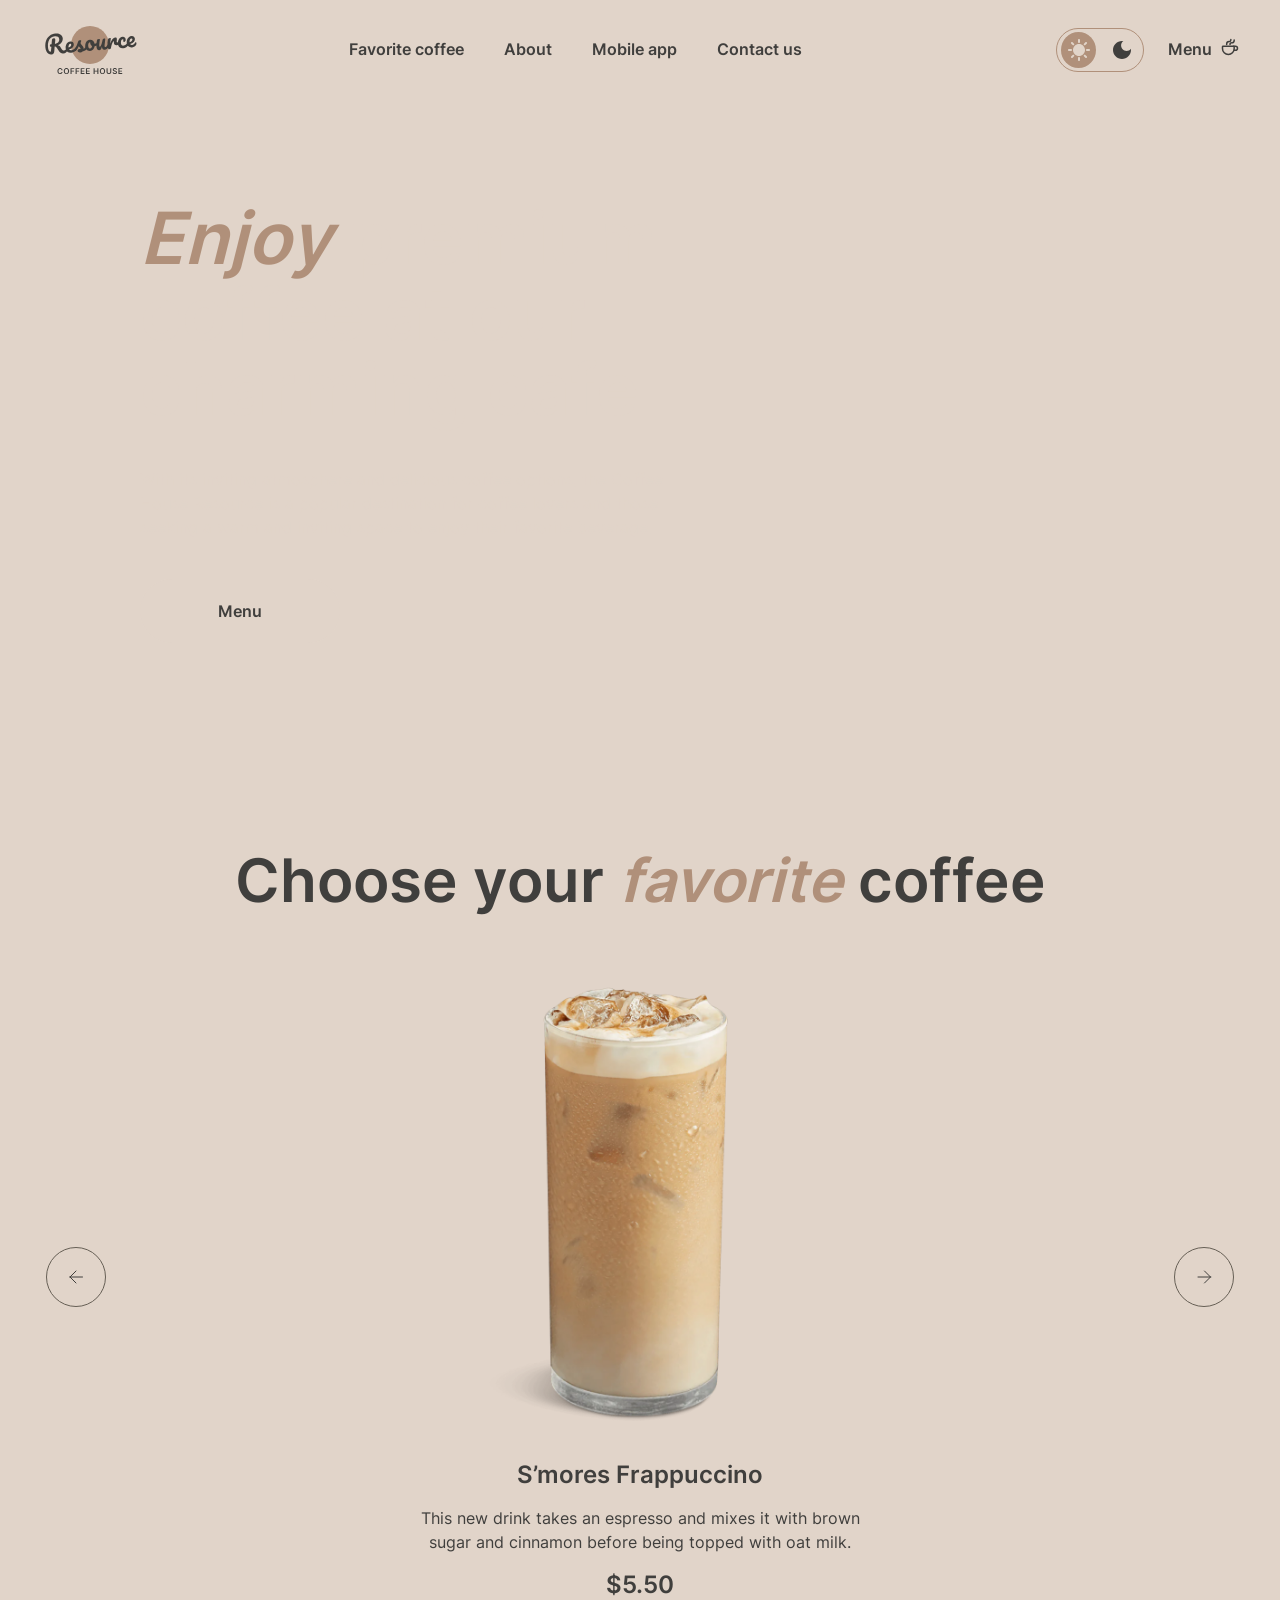
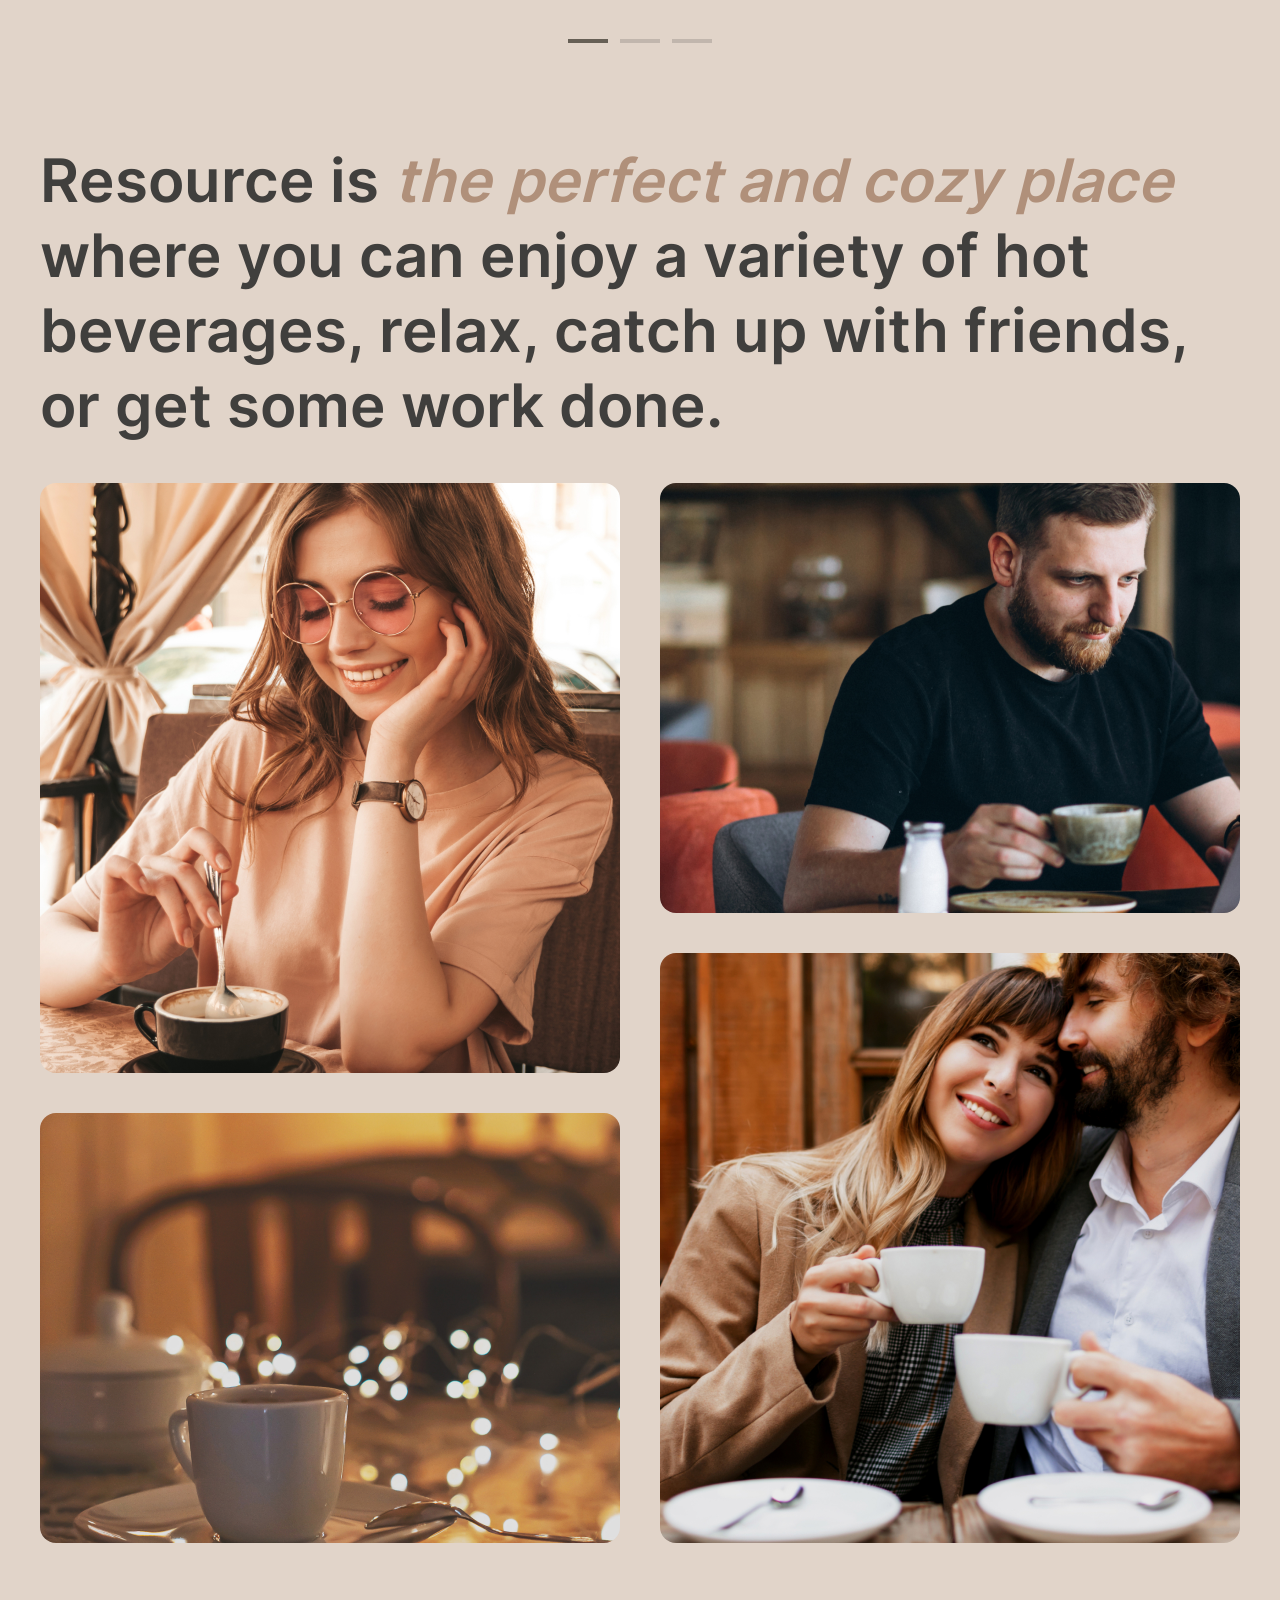
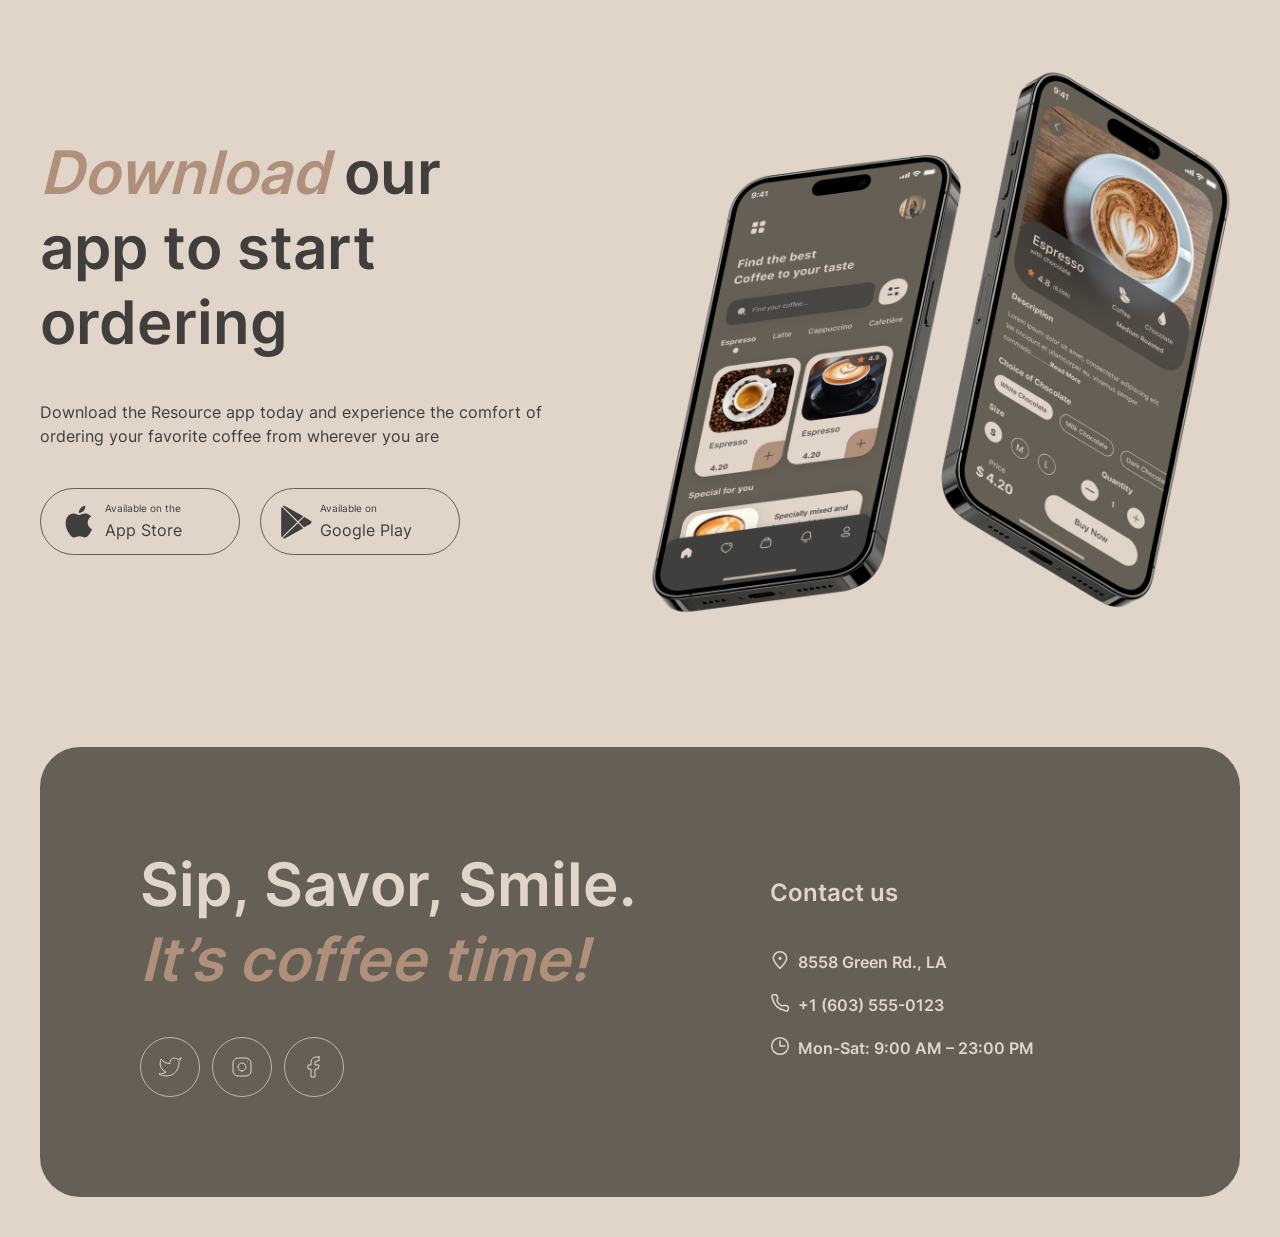
==== commit 018d128f: "fix: logo in dark theme" ====
--- a/index.html
+++ b/index.html
@@ -6,8 +6,8 @@
     <meta name="viewport" content="width=device-width, initial-scale=1.0" />
     <link rel="icon" type="image/x-icon" href="assets/icons/favicon.ico" />
     <link rel="stylesheet" href="./style.css" />
-    <script src="./slider.js" defer></script>
-    <script src="./burger.js" defer></script>
+    <script src="./index.js" defer></script>
+
     <title>
       Resource COFFEE HOUSE - CoEnjoy premium coffee at our charming cafe
     </title>
@@ -17,8 +17,14 @@
       <header class="header">
         <div class="logo">
           <img
-            src="./assets/img/logo__coffee_house.svg"
-            alt="logo coffee resourse"
+            class="logo-light"
+            src="./assets/img/logo-light.svg"
+            alt="Coffee House"
+          />
+          <img
+            class="logo-dark"
+            src="./assets/img/logo-dark.svg"
+            alt="Coffee House"
           />
         </div>
         <nav class="header__nav-wrapper">
--- a/style.css
+++ b/style.css
@@ -1,13 +1,16 @@
 :root {
   /* colors */
-  --text-dark: #403f3d;
-  --text-light: #e1d4c9;
-  --text-accent: #b0907a;
+  --text-primary: #403f3d;
+  --text-secondary: #665f55;
+  --text-on-dark: #e1d4c9;
+
   --background-body: #e1d4c9;
   --background-container: #665f55;
-  --background-ovelay: #403f3d;
+
   --border-light: #c1b6ad;
   --border-dark: #665f55;
+
+  --text-accent: #b0907a;
   /* font-sizes */
   --fs-900: 4.5rem;
   --fs-800: 3.75rem;
@@ -18,13 +21,17 @@
   --fs-300: 0.625rem;
 }
 body.dark-theme {
-  --text-dark: #e1d4c9;
-  --text-light: #403f3d;
+  --text-primary: #e1d4c9;
+  --text-secondary: #c1b6ad;
+  --text-on-dark: #e1d4c9;
+
   --background-body: #403f3d;
   --background-container: #665f55;
-  --text-accent: #b0907a;
+
   --border-light: #665f55;
   --border-dark: #c1b6ad;
+
+  --text-accent: #b0907a;
 }
 @media (max-width: 500px) {
   :root {
@@ -135,7 +142,7 @@
   font-style: normal;
   font-weight: 400;
   line-height: 1.5;
-  color: var(--text-dark);
+  color: var(--text-primary);
 }
 
 .section-margin {
@@ -144,7 +151,7 @@
 }
 
 .section__title {
-  color: var(--text-dark, #403f3d);
+  color: var(--text-primary, #403f3d);
   text-align: center;
   font-feature-settings:
     "clig" off,
@@ -195,6 +202,17 @@
   width: 100px;
   height: 60px;
 }
+.logo-dark {
+  display: none;
+}
+
+body.dark-theme .logo-light {
+  display: none;
+}
+
+body.dark-theme .logo-dark {
+  display: block;
+}
 
 .header {
   display: flex;
@@ -227,7 +245,7 @@
 .header__nav li a:after {
   display: block;
   content: "";
-  border-bottom: solid 3px var(--text-dark);
+  border-bottom: solid 3px var(--text-primary);
   transform: scaleX(0);
   transition: transform 250ms ease-in-out;
 }
@@ -250,16 +268,16 @@
   line-height: 150%;
 }
 #menuPage.header__menu.active {
-  border-bottom: solid 3px var(--text-dark);
+  border-bottom: solid 3px var(--text-primary);
 }
 #menuPage.header__menu.active {
-  border-bottom: solid 3px var(--text-dark);
+  border-bottom: solid 3px var(--text-primary);
   pointer-events: none;
 }
 .header__menu:after {
   display: block;
   content: "";
-  border-bottom: solid 3px var(--text-dark);
+  border-bottom: solid 3px var(--text-primary);
   transform: scaleX(0);
   transition: transform 250ms ease-in-out;
 }
@@ -277,7 +295,7 @@
 }
 .theme-toggle {
   border-radius: 100px;
-  border: 1px solid #b0907a;
+  border: 1px solid var(--text-accent);
   width: 88px;
   height: 44px;
   padding: 4px;
@@ -287,23 +305,30 @@
 }
 
 .theme-btn {
+  width: 36px;
   height: 36px;
-  width: 36px;
+  padding: 0;
+
   border-radius: 50%;
-
-  align-items: center;
-  align-self: center;
-  display: flex;
-  justify-content: center;
-}
-.theme-btn.theme-btn--light {
-  border-radius: 100px;
-  border: 1px solid #b0907a;
-  background-color: #b0907a;
-}
-.theme-btn.theme-btn--dark {
+  border: 1px solid transparent;
+
+  display: flex;
+  align-items: center;
+  justify-content: center;
+
   background-color: transparent;
-  border: 1px solid transparent;
+  color: var(--text-primary);
+
+  cursor: pointer;
+}
+
+.theme-btn.active {
+  background-color: var(--text-accent);
+  color: var(--text-on-dark);
+}
+
+.theme-btn:hover {
+  background-color: var(--border-light);
 }
 @media (max-width: 768px) {
   .header__menu,
@@ -324,7 +349,7 @@
   }
 
   .toggle-btn .bar {
-    background: var(--text-dark, #403f3d);
+    background: var(--text-primary, #403f3d);
     width: 16px;
     height: 1.5px;
     transition: all 250ms ease-in-out;
@@ -362,7 +387,7 @@
 
 .hero__title {
   font-size: var(--fs-900);
-  color: var(--text-light);
+  color: var(--text-on-dark);
   line-height: 105%;
   font-weight: 600;
   font-family: Inter;
@@ -370,7 +395,7 @@
 
 .hero__text {
   align-self: stretch;
-  color: var(--text-light, #e1d4c9);
+  color: var(--text-on-dark, #e1d4c9);
   font-size: 16px;
   font-style: normal;
   font-weight: 400;
@@ -676,7 +701,7 @@
   gap: 40px;
 }
 .about__title {
-  color: var(--text-dark, #403f3d);
+  color: var(--text-primary, #403f3d);
   font-feature-settings:
     "clig" off,
     "liga" off;
@@ -873,17 +898,17 @@
 
 @media (hover: hover) {
   .download:hover {
-    background: #665f55;
+    background: var(--background-container);
     transition: all 0.5s ease-out allow-discrete;
   }
 
   .download:hover svg .download-icon {
-    fill: #e1d4c9;
-    color: #e1d4c9;
+    fill: var(--text-on-dark);
+    color: var(--text-on-dark);
     transition: all 0.5s ease-out allow-discrete;
   }
   .download:hover .download__text {
-    color: #e1d4c9;
+    color: var(--text-on-dark);
     transition: all 0.5s ease-out allow-discrete;
   }
 }
@@ -925,9 +950,10 @@
 
 footer {
   background: #403f3d;
-  background: var(--background-container, #665f55);
+
   border-radius: 40px;
-  color: var(--text-light);
+  background: var(--background-container);
+  color: var(--text-on-dark);
   margin-bottom: 40px;
 }
 
@@ -945,7 +971,7 @@
 }
 
 .footer__description-title {
-  color: var(--text-light);
+  color: var(--text-on-dark);
   font-family: Inter;
   font-size: var(--fs-800);
   font-style: normal;
@@ -1026,7 +1052,7 @@
 }
 
 .footer__contacts h3 {
-  color: var(--text-light, #e1d4c9);
+  color: var(--text-on-dark, #e1d4c9);
   font-feature-settings:
     "clig" off,
     "liga" off;
@@ -1063,7 +1089,7 @@
 
 .menu__title {
   margin: 0 auto;
-  color: var(--text-dark, #403f3d);
+  color: var(--text-primary, #403f3d);
   text-align: center;
   font-feature-settings:
     "clig" off,
@@ -1110,7 +1136,7 @@
 
 .offer__tab.active {
   background: var(--background-container, #665f55);
-  color: var(--text-light);
+  color: var(--text-on-dark);
 }
 
 .offer__tab.active .offer__tab__img {
@@ -1152,7 +1178,7 @@
 @media (hover: hover) {
   .offer__tab:hover {
     background: var(--background-container, #665f55);
-    color: var(--text-light);
+    color: var(--text-on-dark);
   }
   .offer__tab:hover .offer__tab__img {
     background: var(--background-body, #e1d4c9);
@@ -1170,7 +1196,7 @@
 }
 
 .offer_card__text {
-  color: var(--text-dark, #403f3d);
+  color: var(--text-primary, #403f3d);
   font-feature-settings:
     "clig" off,
     "liga" off;
@@ -1227,7 +1253,7 @@
     justify-content: center;
     align-items: center;
     border-radius: 100px;
-    border: 1px solid var(--border-dark, #665f55);
+    border: 1px solid var(--border-dark);
     transform: translate(-50%, -50%);
   }
 }
@@ -1376,7 +1402,7 @@
 
 .options__tab.active {
   background: var(--background-container, #665f55);
-  color: var(--text-light);
+  color: var(--text-on-dark);
 }
 .options__tab.active .options__tab-circle {
   background: var(--background-body, #e1d4c9);
